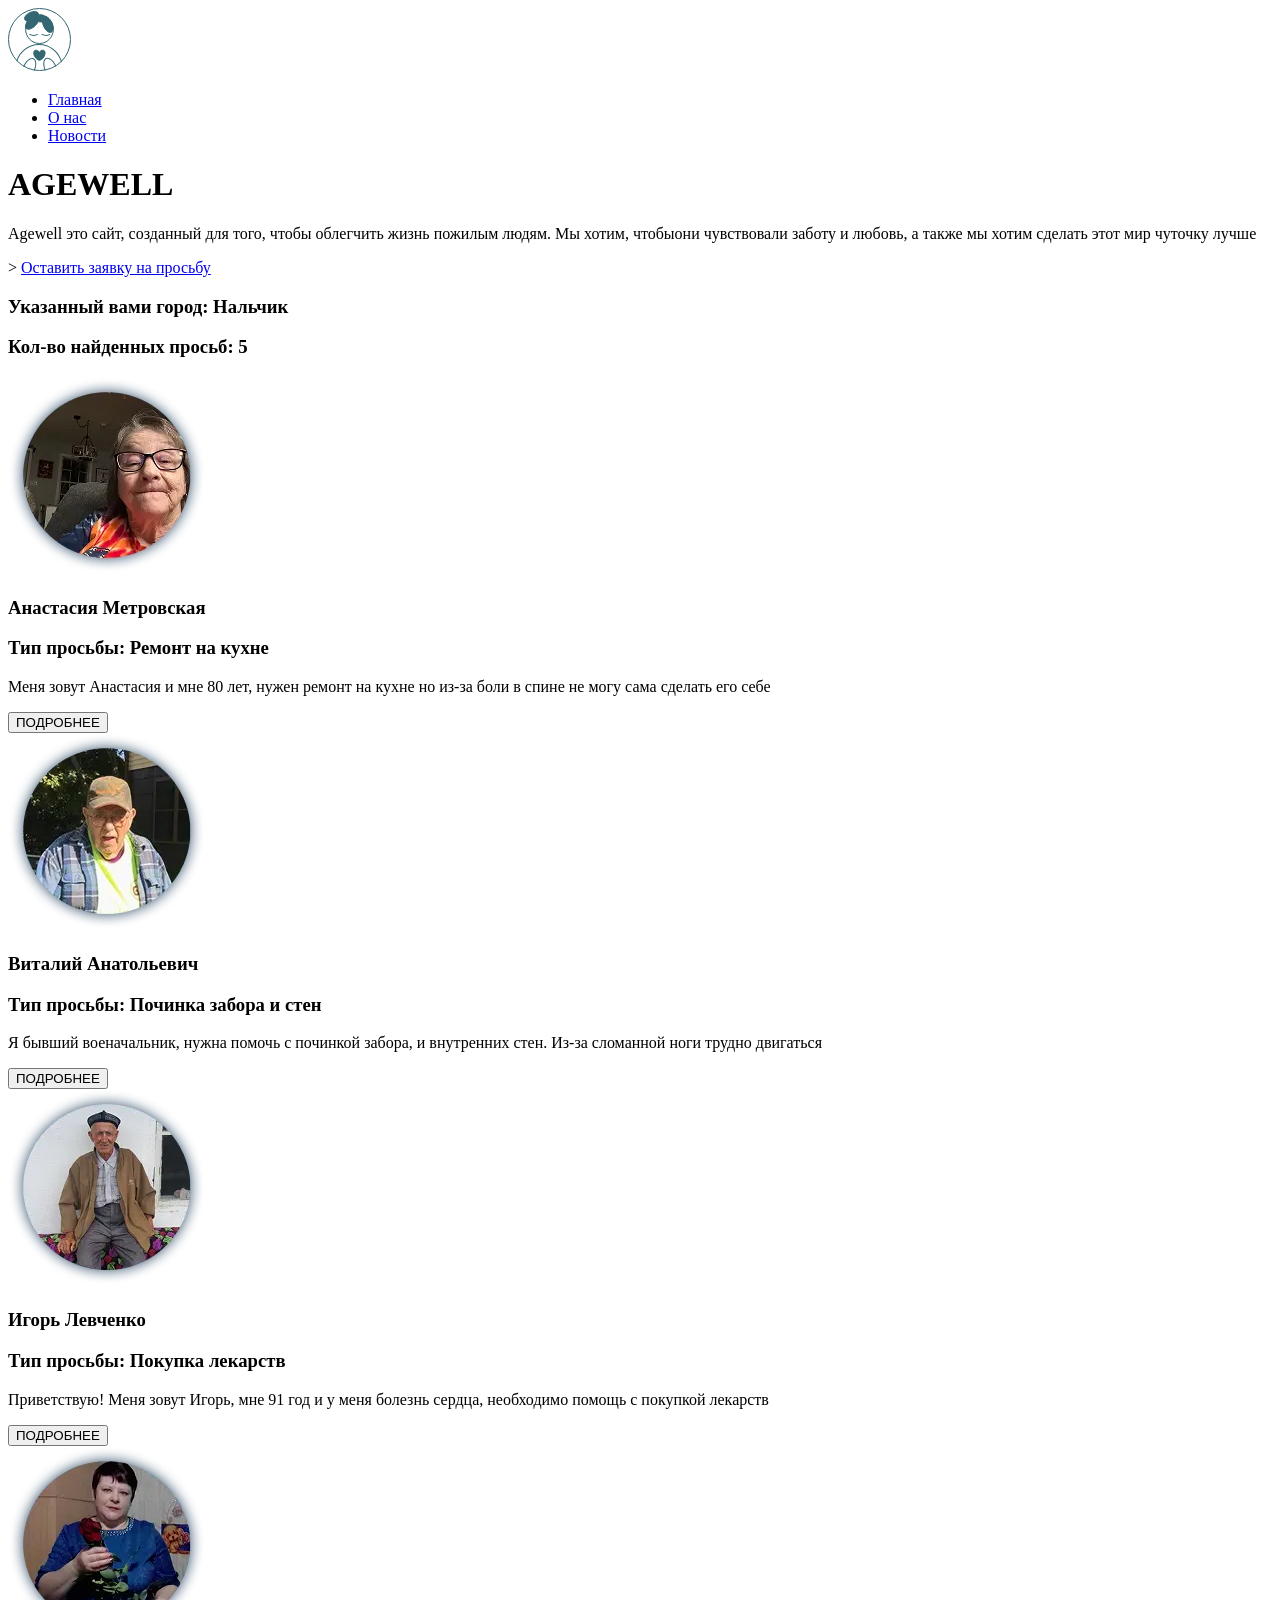
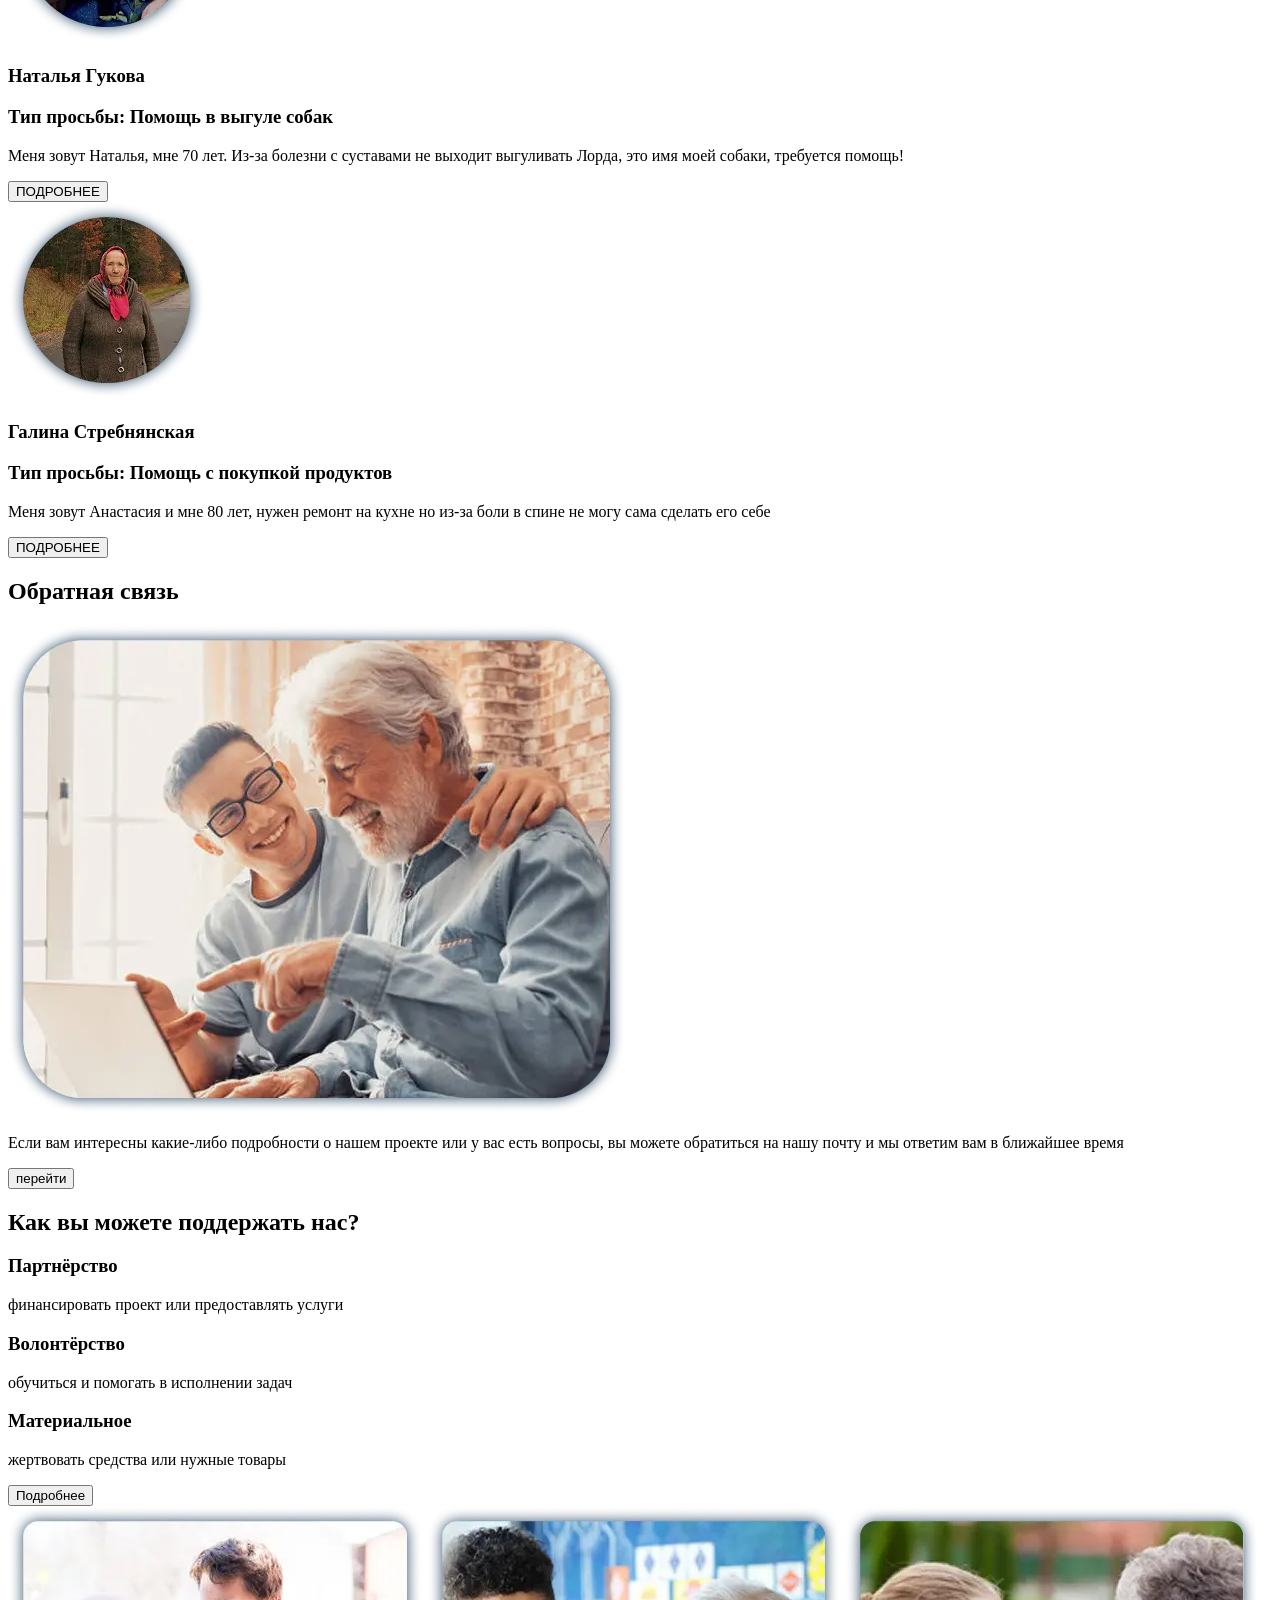
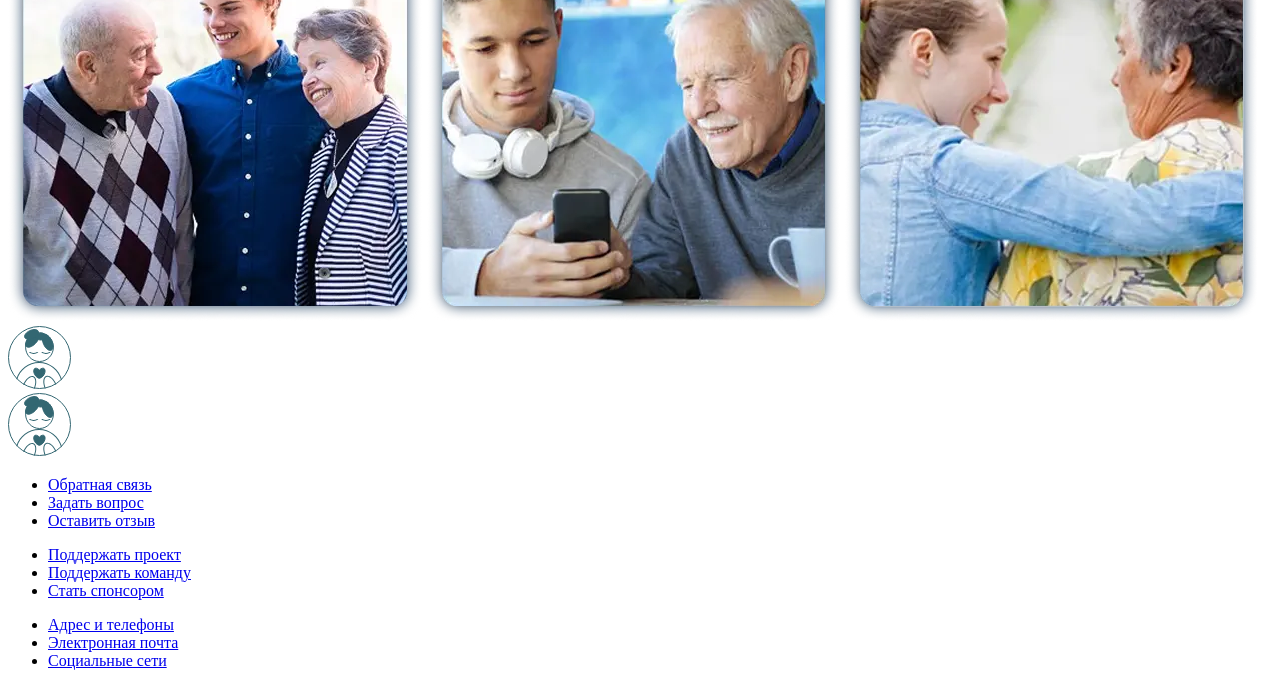
==== index.html @ 0170639c "Готовый html" ====
<!DOCTYPE html>
<html lang="ru">

<head>
  <meta charset="UTF-8">
  <meta name="viewport" content="width=device-width, initial-scale=1.0">
  <title>AGEWELL</title>
  <link rel="stylesheet" href="css/style.css">
</head>

<body>
  <header class="header">
    <div class="container">
      <div class="header__top">
        <nav class="menu">
          <img src="images/logo.svg" alt="логотип agewell">
          <span></span>
          </button>
          <ul class="menu__list">
            <li class="menu__item">
              <!--menu_link - это кнопочки как у нас наверху сайта -->
              <a href="#" class="menu__link">Главная</a>
            </li>
            <li class="menu__item">
              <a href="#" class="menu__link">О нас</a>
            </li>
            <li class="menu__item">
              <a href="#" class="menu__link">Новости</a>
            </li> 
          </ul> 
        </nav>
      </div>
      <!-- тут пишется наше название -->
      <h1 class="header__title">
        AGEWELL
      </h1>
      <!-- и то, кто мы -->
      <p class="header__text">
        Agewell  это сайт, созданный для того, чтобы облегчить жизнь пожилым людям. Мы хотим, чтобыони чувствовали заботу и любовь, а также мы хотим сделать этот мир чуточку лучше
      </p>
      <!--кнопочка для ссылки на почту тип-->>
      <a href="#" class="header__btn">
        Оставить заявку на просьбу
      </a>
    </div>
  </header>
  <main class="main">
    <section class="people-cards">
      <h3 class="people-cards_text">
        Указанный вами город: Нальчик
      </h3>
      <h3 class="people-cards_text">
        Кол-во найденных просьб: 5
      </h3>

      <div class="people-card">
        <img src="images/task1.webp" alt="просьба-1">
        <div class="people-cards_task-wrapper">
        <h3 class="people-cards_task-tittle">
          Анастасия Метровская
        </h3>
        <h3 class="people-cards_task-title">
          Тип просьбы: Ремонт на кухне
        </h3>
        <p class="people-cards_task-text">
          Меня зовут Анастасия и мне 80 лет, нужен ремонт на кухне но из-за боли в спине не могу сама сделать его себе
        </p>
        </div>
        <button class="people-cards_task-button">
          ПОДРОБНЕЕ
        </button>
      </div>
      <div class="people-card">
        <img src="images/task2.webp" alt="просьба-1">
        <div class="people-cards_task-wrapper">
        <h3 class="people-cards_task-tittle">
          Виталий Анатольевич
        </h3>
        <h3 class="people-cards_task-title">
          Тип просьбы: Починка забора и стен
        </h3>
        <p class="people-cards_task-text">
          Я бывший  военачальник, нужна помочь с починкой забора, и внутренних стен. Из-за сломанной ноги трудно двигаться
        </p>
        </div>
        <button class="people-cards_task-button">
          ПОДРОБНЕЕ
        </button>
      </div>
      <div class="people-card">
        <img src="images/task3.webp" alt="просьба-1">
        <div class="people-cards_task-wrapper">
        <h3 class="people-cards_task-tittle">
          Игорь Левченко
        </h3>
        <h3 class="people-cards_task-title">
          Тип просьбы: Покупка лекарств
        </h3>
        <p class="people-cards_task-text">
          Приветствую! Меня зовут Игорь, мне 91 год и у меня болезнь сердца, необходимо помощь с покупкой лекарств
        </p>
        </div>
        <button class="people-cards_task-button">
          ПОДРОБНЕЕ
        </button>
      </div>
      <div class="people-card">
        <img src="images/task4.webp" alt="просьба-1">
        <div class="people-cards_task-wrapper">
        <h3 class="people-cards_task-tittle">
          Наталья Гукова
        </h3>
        <h3 class="people-cards_task-title">
          Тип просьбы:  Помощь в выгуле собак
        </h3>
        <p class="people-cards_task-text">
          Меня зовут Наталья, мне 70 лет. Из-за болезни с суставами не выходит выгуливать Лорда,  это имя моей собаки, требуется помощь! 
        </p>
        </div>
        <button class="people-cards_task-button">
          ПОДРОБНЕЕ
        </button>
      </div>
      <div class="people-card">
        <img src="images/task5.webp" alt="просьба-1">
        <div class="people-cards_task-wrapper">
        <h3 class="people-cards_task-tittle">
          Галина Стребнянская
        </h3>
        <h3 class="people-cards_task-title">
          Тип просьбы: Помощь с покупкой продуктов
        </h3>
        <p class="people-cards_task-text">
          Меня зовут Анастасия и мне 80 лет, нужен ремонт на кухне но из-за боли в спине не могу сама сделать его себе
        </p>
      </div>
      <button class="people-cards_task-button">
        ПОДРОБНЕЕ
      </button>
    </div>
    </section>
  
  <section class="feedback">
    <h1 class="feedback-title">
      Обратная связь
    </h1>
    <img src="images/feedback.webp" alt="обрсвз">
    <p class="feedback-description">
      Если вам интересны какие-либо подробности о нашем проекте или у вас есть вопросы, вы можете обратиться на нашу почту и мы ответим вам в ближайшее время
    </p>
    <button class="feedback-button">
      перейти
    </button>
  </section>
  
  <section class="support-us">
    <div class="support-us_container">
      <h1 class="support-us_title">
          Как вы можете поддержать нас?
      </h1>
      <div class="support-us_choices">
        <!-- Тут выбор и их описание в разделе как вы можете поддержать нас  -->
        <div class="support-us_descriptions">
          <h3 class="support-us_child-title">
          Партнёрство   
          </h3>
          <div class="support-us_text-container">
            <p class="support-us_definition">
              финансировать проект или предоставлять услуги
            </p>
          </div>
        </div>
        <div class="support-us_descriptions">
          <h3 class="support-us_child-title">
            Волонтёрство
          </h3>
          <div class="support-us_text-container">
            <p class="support-us_definition">
              обучиться и помогать в исполнении задач
            </p>
          </div>
        </div>
        <div class="support-us_descriptions">
          <h3 class="support-us_child-title">
            Материальное
          </h3>
          <div class="support-us_text-container">
            <p class="support-us_definition">
              жертвовать средства или нужные товары
            </p>
          </div>
        </div>
      </div>
      <button class="support-us_more-button">
        Подробнее
      </button>
    </div>
    
  </section>

    <section class="gallery">
      <img src="images/gallery1.webp" alt="">
      <img src="images/gallery2.webp" alt="">
      <img src="images/gallery3.webp" alt="">
    </section>

  </main>
  <footer class="footer">
    <img src="images/logo.svg" alt="">
    <div class="container">
      <div class="footer-inner">
          <a href="#" class="footer__logo">
            <img src="images/logo.svg" alt="">
          </a>
          <ul class="footer__nav">
            <li class="footer__nav-item">
              <a class="footer__nav-link" href="#">Обратная связь</a>
            </li>
            <li class="footer__nav-item">
              <a class="footer__nav-link" href="#">Задать вопрос</a>
            </li>
            <li class="footer__nav-item">
              <a class="footer__nav-link" href="#">Оставить отзыв</a>
            </li>
          </ul>
          <ul class="footer__nav">
            <li class="footer__nav-item">
              <a class="footer__nav-link" href="#">Поддержать проект</a>
            </li>
            <li class="footer__nav-item">
              <a class="footer__nav-link" href="#">Поддержать команду</a>
            </li>
            <li class="footer__nav-item">
              <a class="footer__nav-link" href="#">Стать спонсором</a>
            </li>
          </ul>
          <ul class="footer__nav">
            <li class="footer__nav-item">
              <a class="footer__nav-link" href="#">Адрес и телефоны</a>
            </li>
            <li class="footer__nav-item">
              <a class="footer__nav-link" href="#">Электронная почта</a>
            </li>
            <li class="footer__nav-item">
              <a class="footer__nav-link" href="#">Социальные сети</a>
            </li>
          </ul>
  </footer>
</body>

</html>
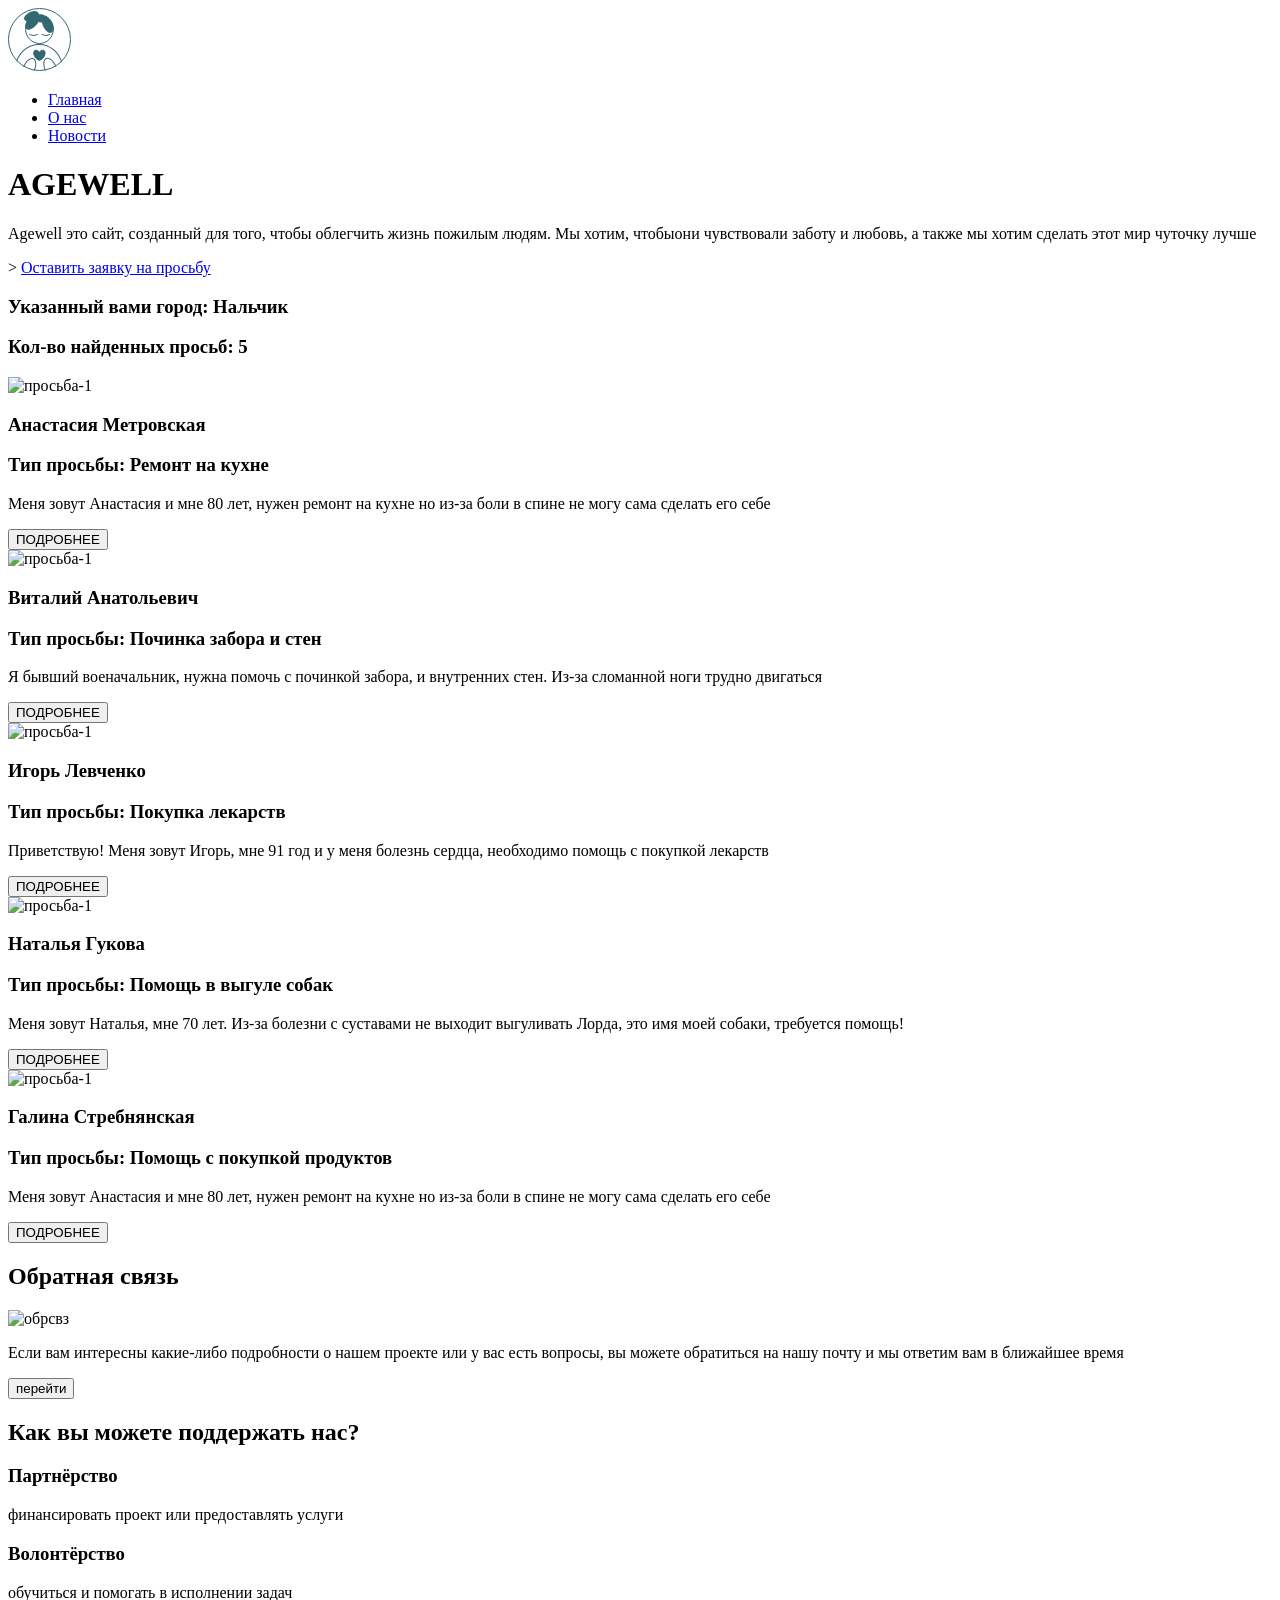
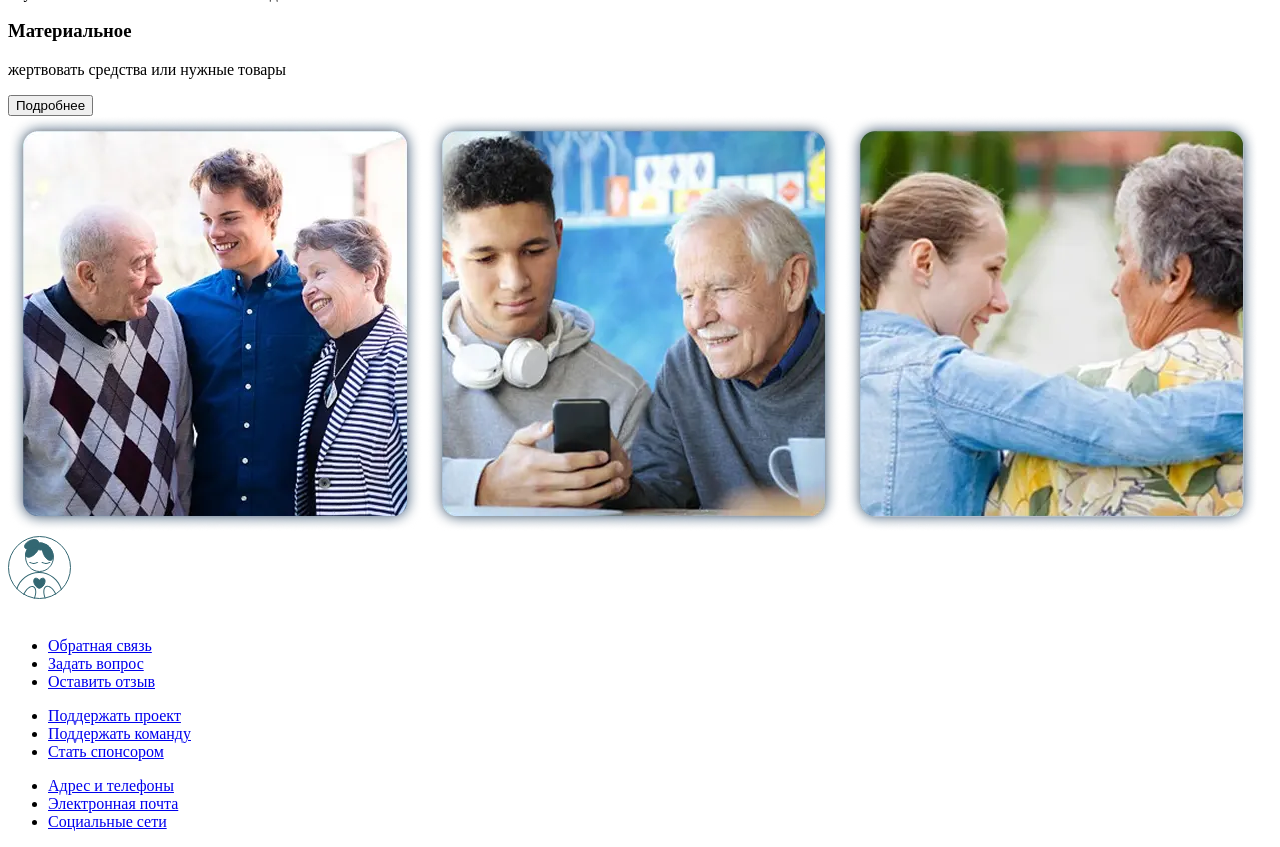
==== commit 7d5febc1: "Готовый html" ====
--- a/index.html
+++ b/index.html
@@ -54,7 +54,7 @@
       </h3>
 
       <div class="people-card">
-        <img src="images/task1.webp" alt="просьба-1">
+        <img src="images/task1.jpg" alt="просьба-1">
         <div class="people-cards_task-wrapper">
         <h3 class="people-cards_task-tittle">
           Анастасия Метровская
@@ -71,7 +71,7 @@
         </button>
       </div>
       <div class="people-card">
-        <img src="images/task2.webp" alt="просьба-1">
+        <img src="images/task2.jpg" alt="просьба-1">
         <div class="people-cards_task-wrapper">
         <h3 class="people-cards_task-tittle">
           Виталий Анатольевич
@@ -88,7 +88,7 @@
         </button>
       </div>
       <div class="people-card">
-        <img src="images/task3.webp" alt="просьба-1">
+        <img src="images/task3.jpg" alt="просьба-1">
         <div class="people-cards_task-wrapper">
         <h3 class="people-cards_task-tittle">
           Игорь Левченко
@@ -105,7 +105,7 @@
         </button>
       </div>
       <div class="people-card">
-        <img src="images/task4.webp" alt="просьба-1">
+        <img src="images/task4.jpg" alt="просьба-1">
         <div class="people-cards_task-wrapper">
         <h3 class="people-cards_task-tittle">
           Наталья Гукова
@@ -122,7 +122,7 @@
         </button>
       </div>
       <div class="people-card">
-        <img src="images/task5.webp" alt="просьба-1">
+        <img src="images/task5.jpg" alt="просьба-1">
         <div class="people-cards_task-wrapper">
         <h3 class="people-cards_task-tittle">
           Галина Стребнянская
@@ -144,7 +144,7 @@
     <h1 class="feedback-title">
       Обратная связь
     </h1>
-    <img src="images/feedback.webp" alt="обрсвз">
+    <img src="images/feedback.jpg" alt="обрсвз">
     <p class="feedback-description">
       Если вам интересны какие-либо подробности о нашем проекте или у вас есть вопросы, вы можете обратиться на нашу почту и мы ответим вам в ближайшее время
     </p>
@@ -162,7 +162,7 @@
         <!-- Тут выбор и их описание в разделе как вы можете поддержать нас  -->
         <div class="support-us_descriptions">
           <h3 class="support-us_child-title">
-          Партнёрство   
+           Партнёрство   
           </h3>
           <div class="support-us_text-container">
             <p class="support-us_definition">
@@ -210,7 +210,7 @@
     <div class="container">
       <div class="footer-inner">
           <a href="#" class="footer__logo">
-            <img src="images/logo.svg" alt="">
+            <img src="images/footer-logo.svg" alt="">
           </a>
           <ul class="footer__nav">
             <li class="footer__nav-item">
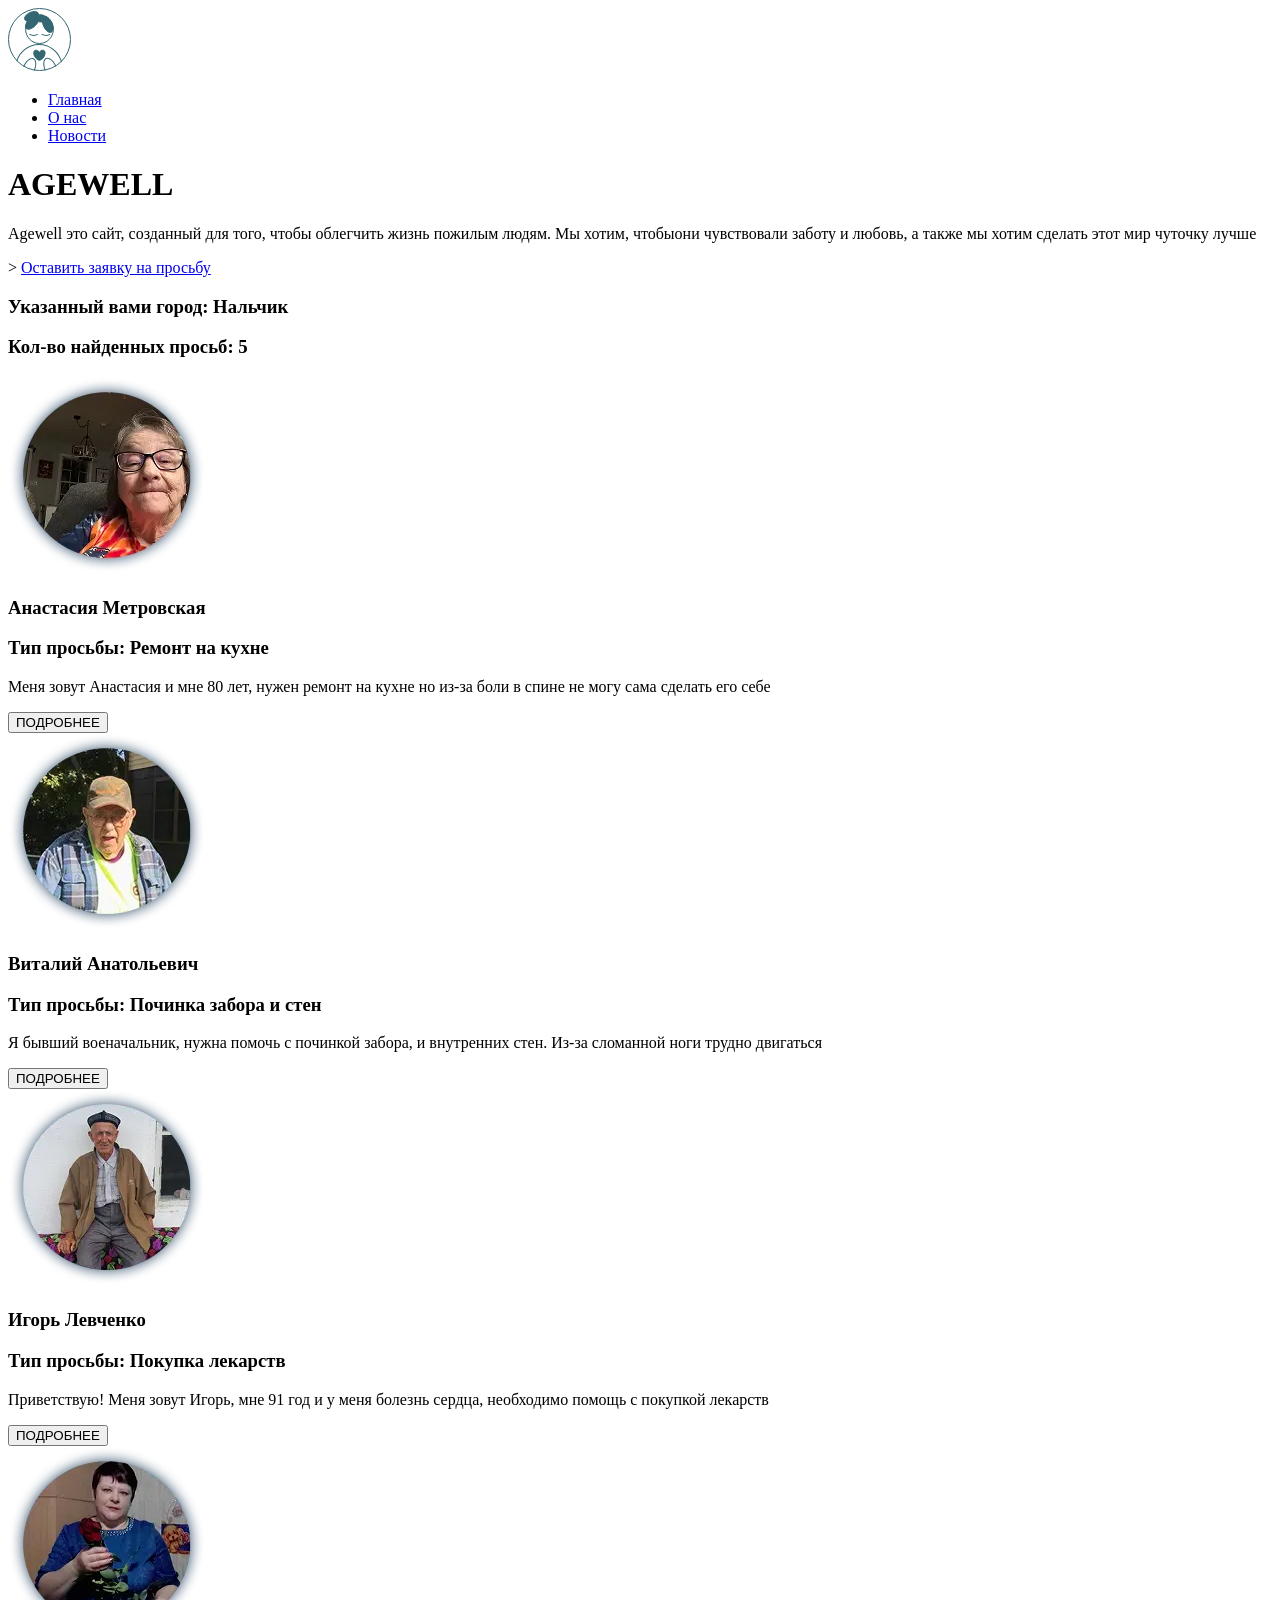
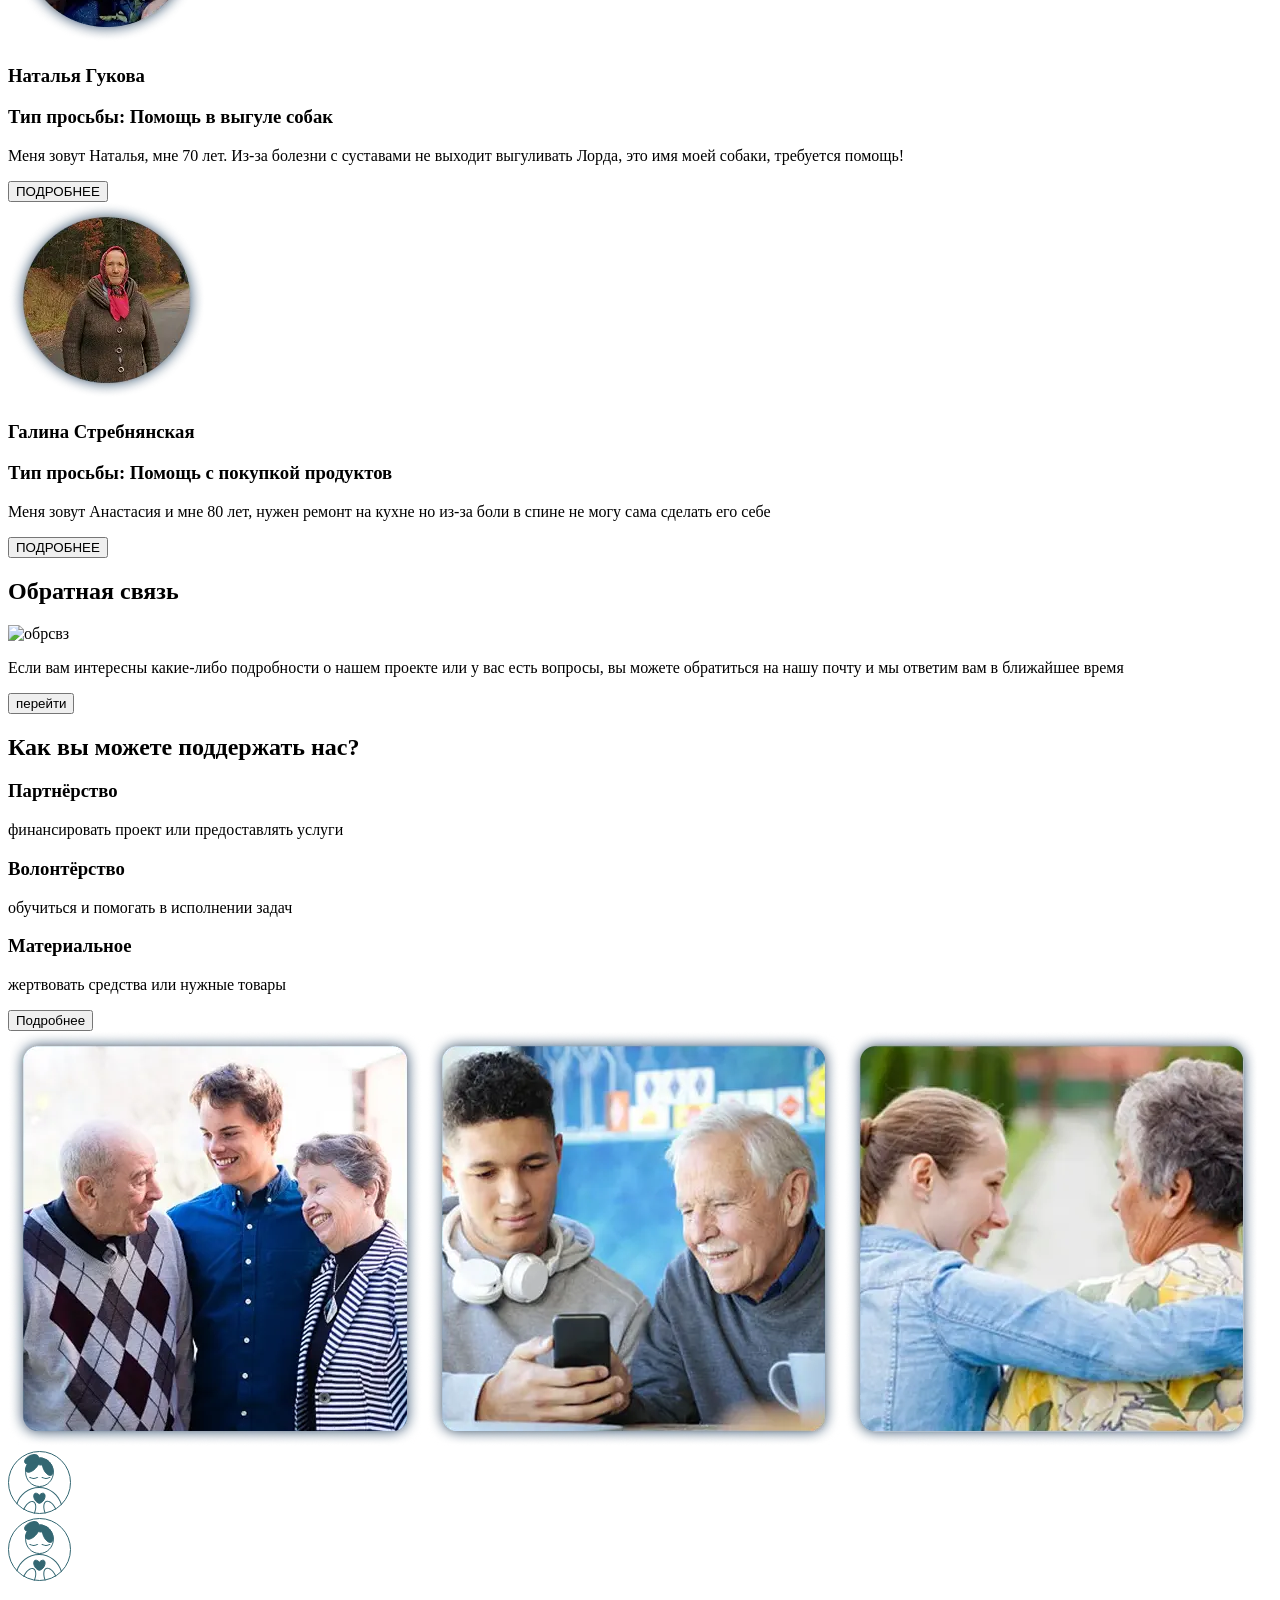
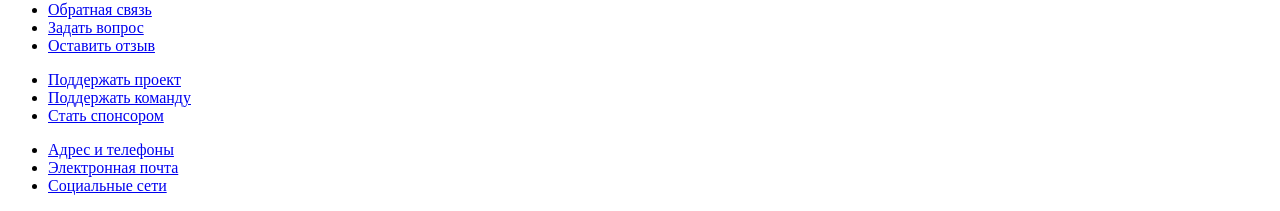
==== commit 88a71d74: "Финал html" ====
--- a/index.html
+++ b/index.html
@@ -54,7 +54,7 @@
       </h3>
 
       <div class="people-card">
-        <img src="images/task1.jpg" alt="просьба-1">
+        <img src="images/task1.webp" alt="просьба-1">
         <div class="people-cards_task-wrapper">
         <h3 class="people-cards_task-tittle">
           Анастасия Метровская
@@ -71,7 +71,7 @@
         </button>
       </div>
       <div class="people-card">
-        <img src="images/task2.jpg" alt="просьба-1">
+        <img src="images/task2.webp" alt="просьба-1">
         <div class="people-cards_task-wrapper">
         <h3 class="people-cards_task-tittle">
           Виталий Анатольевич
@@ -88,7 +88,7 @@
         </button>
       </div>
       <div class="people-card">
-        <img src="images/task3.jpg" alt="просьба-1">
+        <img src="images/task3.webp" alt="просьба-1">
         <div class="people-cards_task-wrapper">
         <h3 class="people-cards_task-tittle">
           Игорь Левченко
@@ -105,7 +105,7 @@
         </button>
       </div>
       <div class="people-card">
-        <img src="images/task4.jpg" alt="просьба-1">
+        <img src="images/task4.webp" alt="просьба-1">
         <div class="people-cards_task-wrapper">
         <h3 class="people-cards_task-tittle">
           Наталья Гукова
@@ -122,7 +122,7 @@
         </button>
       </div>
       <div class="people-card">
-        <img src="images/task5.jpg" alt="просьба-1">
+        <img src="images/task5.webp" alt="просьба-1">
         <div class="people-cards_task-wrapper">
         <h3 class="people-cards_task-tittle">
           Галина Стребнянская
@@ -162,7 +162,7 @@
         <!-- Тут выбор и их описание в разделе как вы можете поддержать нас  -->
         <div class="support-us_descriptions">
           <h3 class="support-us_child-title">
-           Партнёрство   
+          Партнёрство   
           </h3>
           <div class="support-us_text-container">
             <p class="support-us_definition">
@@ -210,7 +210,7 @@
     <div class="container">
       <div class="footer-inner">
           <a href="#" class="footer__logo">
-            <img src="images/footer-logo.svg" alt="">
+            <img src="images/logo.svg" alt="">
           </a>
           <ul class="footer__nav">
             <li class="footer__nav-item">
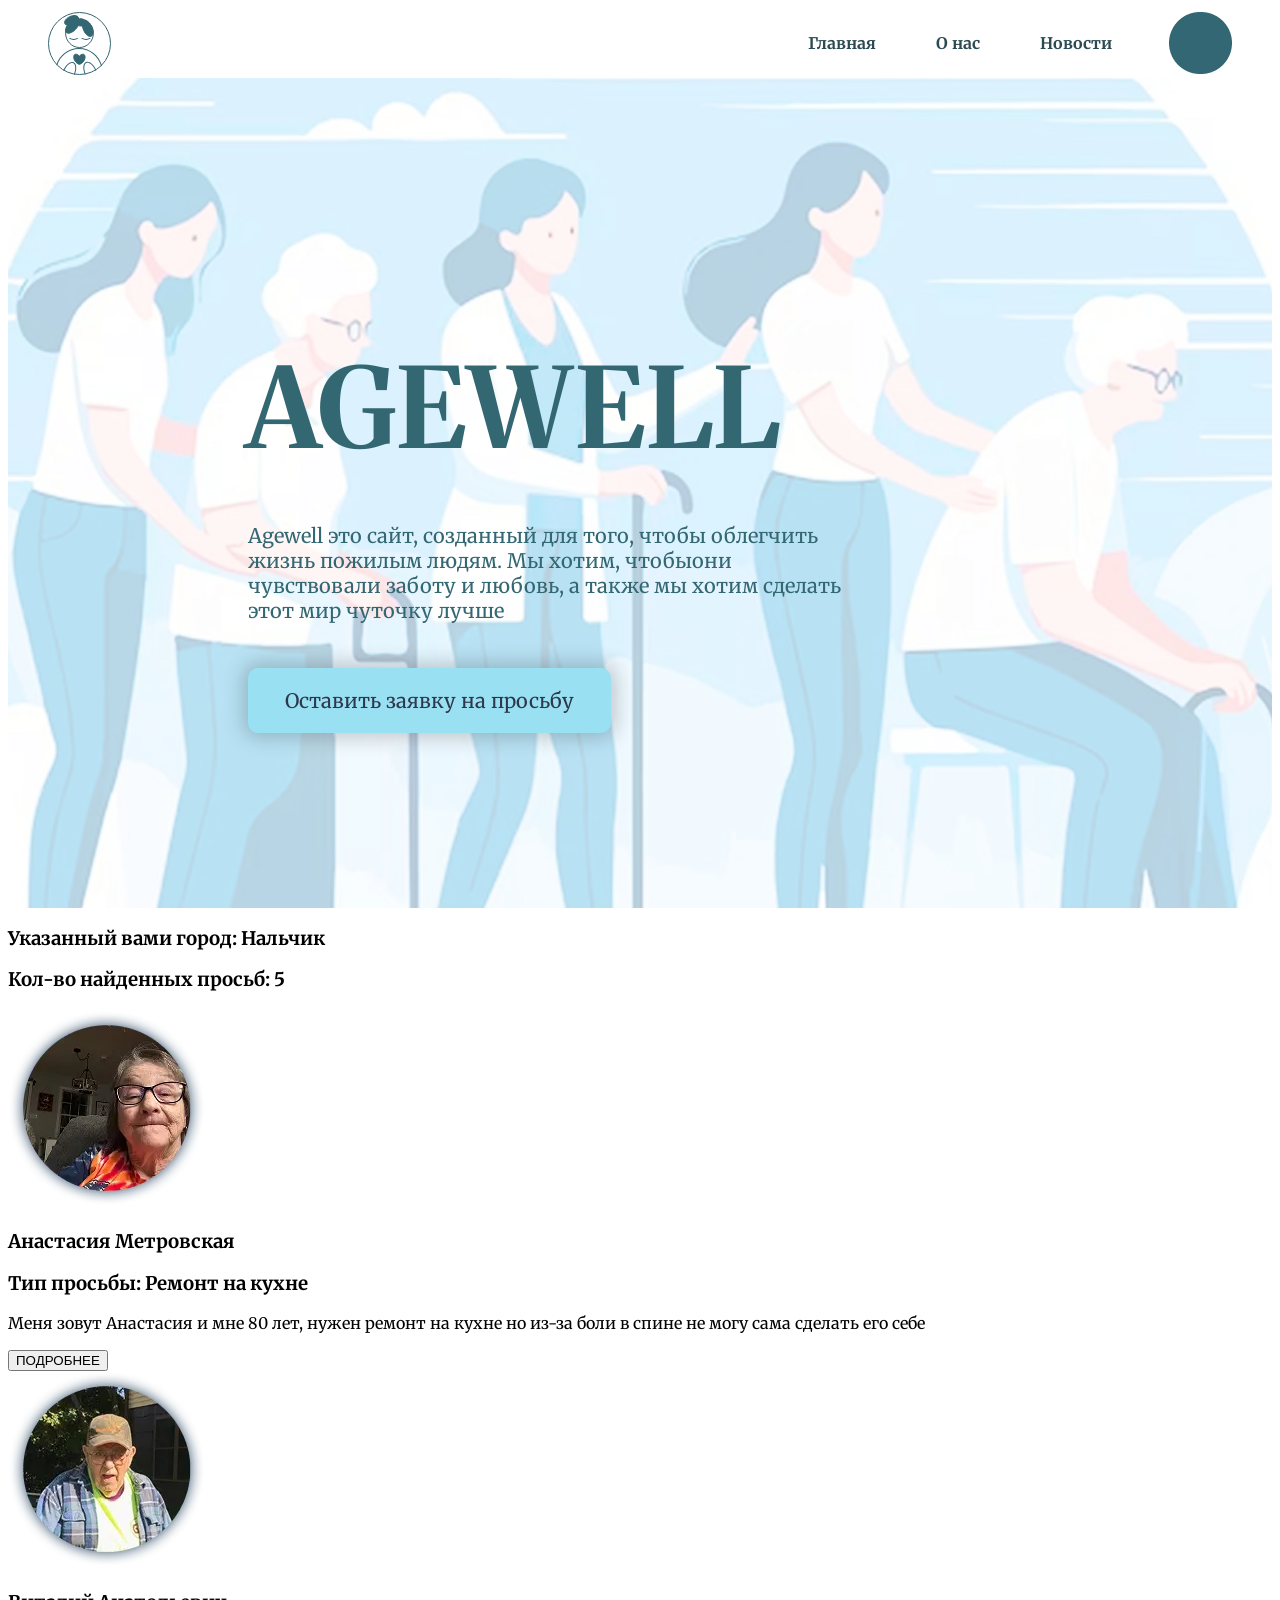
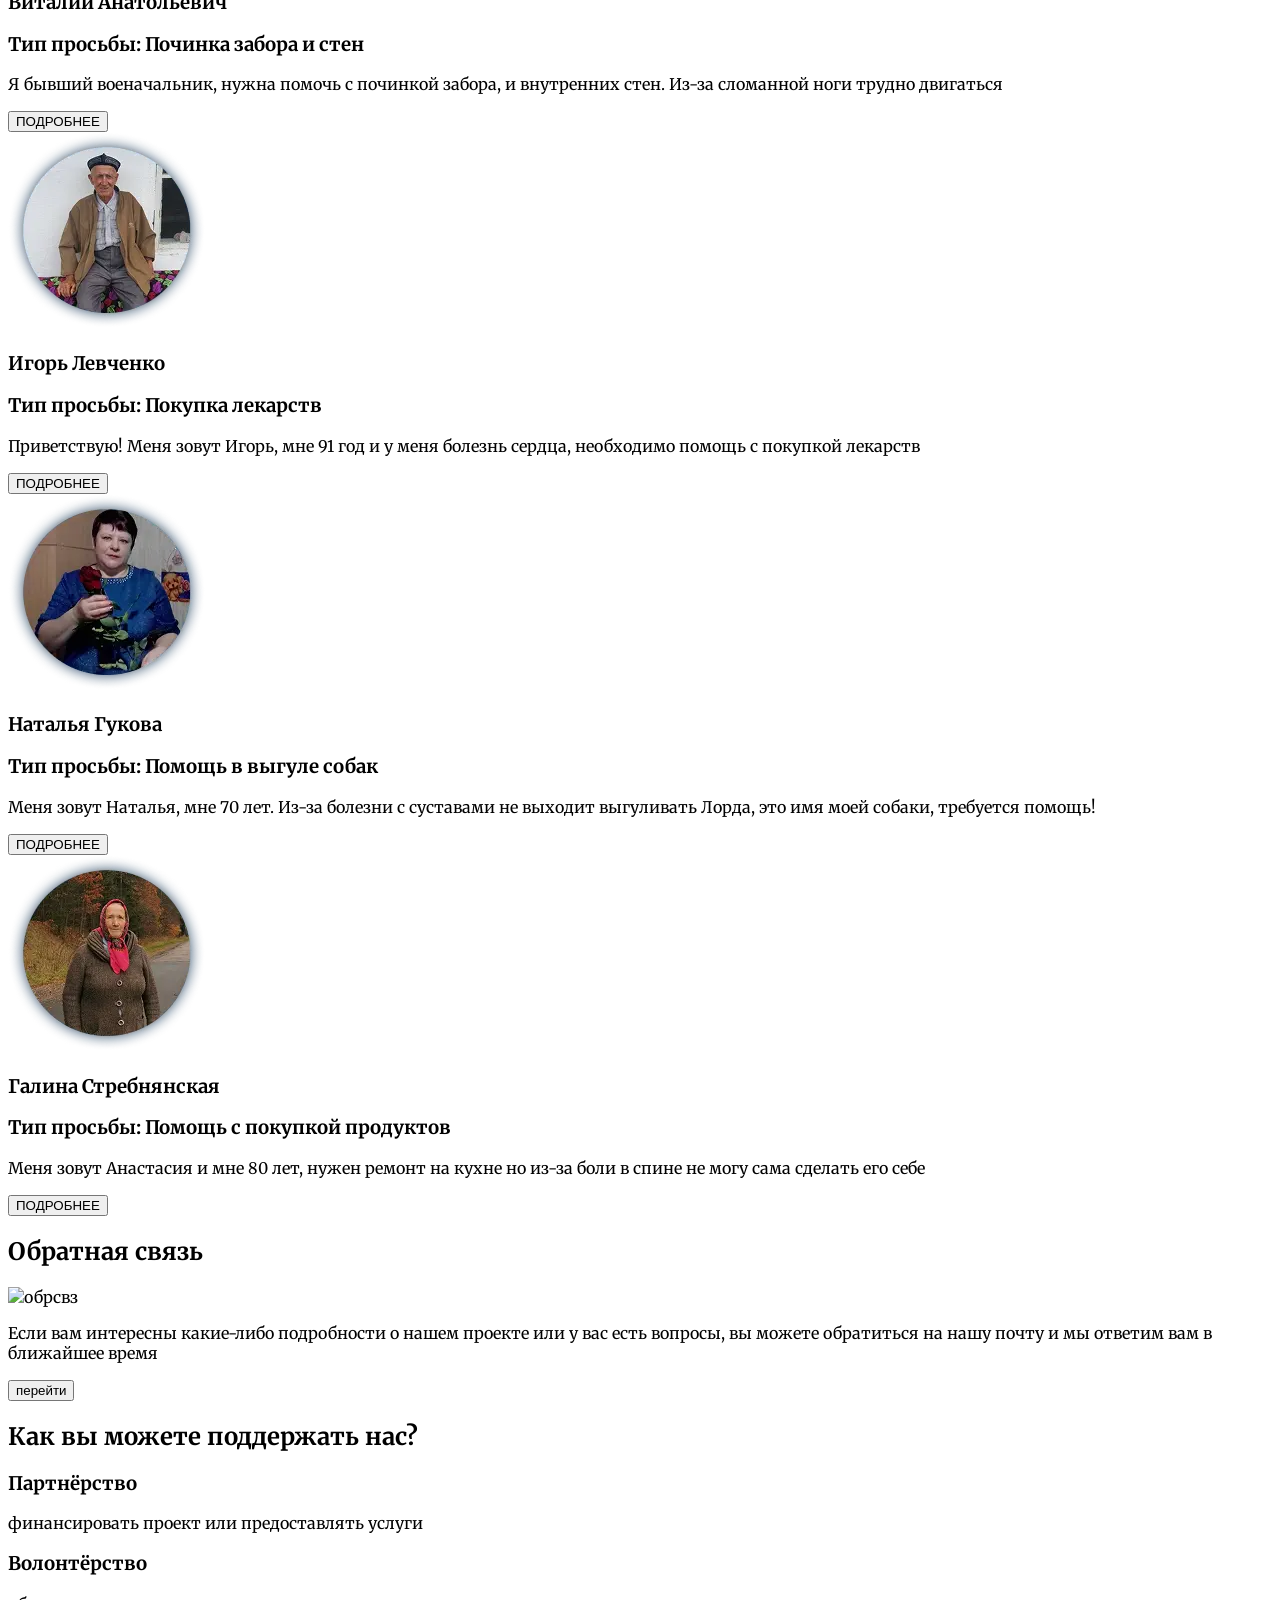
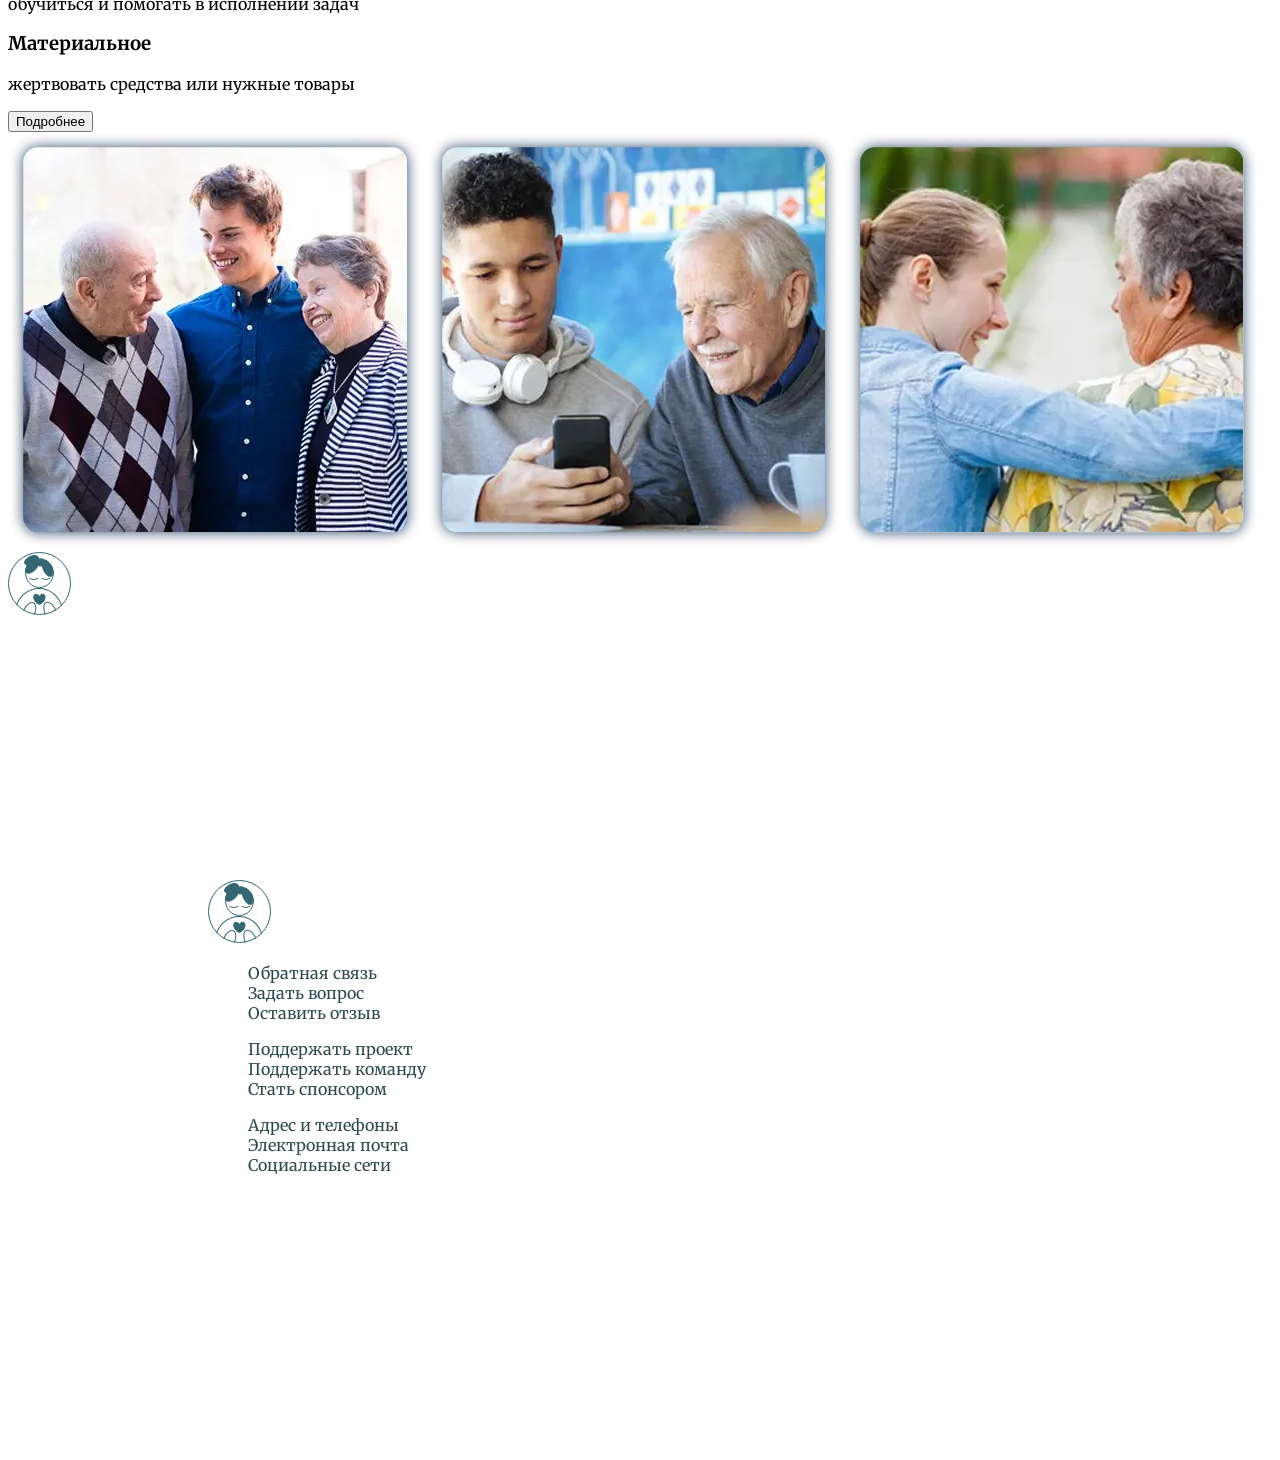
==== commit e4d2b86f: "Css готовая главная" ====
--- a/index.html
+++ b/index.html
@@ -5,17 +5,17 @@
   <meta charset="UTF-8">
   <meta name="viewport" content="width=device-width, initial-scale=1.0">
   <title>AGEWELL</title>
-  <link rel="stylesheet" href="css/style.css">
+  <link rel="stylesheet" href="./style.css">
+  <style>
+    @import url('https://fonts.googleapis.com/css2?family=Merriweather:ital,opsz,wght@0,18..144,300..900;1,18..144,300..900&display=swap');
+  </style>
 </head>
 
 <body>
   <header class="header">
-    <div class="container">
-      <div class="header__top">
+    <div class="header__top">
+      <img src="images/logo.svg" alt="логотип agewell">
         <nav class="menu">
-          <img src="images/logo.svg" alt="логотип agewell">
-          <span></span>
-          </button>
           <ul class="menu__list">
             <li class="menu__item">
               <!--menu_link - это кнопочки как у нас наверху сайта -->
@@ -28,8 +28,10 @@
               <a href="#" class="menu__link">Новости</a>
             </li> 
           </ul> 
+          <img src="images/header-circle.webp" alt="аккаунт">
         </nav>
       </div>
+    <div class="container text">
       <!-- тут пишется наше название -->
       <h1 class="header__title">
         AGEWELL
@@ -38,7 +40,7 @@
       <p class="header__text">
         Agewell  это сайт, созданный для того, чтобы облегчить жизнь пожилым людям. Мы хотим, чтобыони чувствовали заботу и любовь, а также мы хотим сделать этот мир чуточку лучше
       </p>
-      <!--кнопочка для ссылки на почту тип-->>
+      <!--кнопочка для ссылки на почту тип-->
       <a href="#" class="header__btn">
         Оставить заявку на просьбу
       </a>
--- a/style.css
+++ b/style.css
@@ -0,0 +1,174 @@
+* {
+    box-sizing: border-box;
+    
+}
+
+
+
+
+body {
+    background-color: #FFFFFF;
+    font-family: "Merriweather", serif;
+}
+
+ul, ol {
+    list-style: none;
+}
+
+a {
+    color: #2B4A52;
+    text-decoration: none;
+}
+
+
+
+.header {
+    background-image: url(/images/banner.webp);
+    height: 100vh;
+    background-repeat: no-repeat;
+    background-position: center;
+    background-size: cover;
+    padding: 0 40px;
+}
+
+.container {
+    max-width: 1195px 0;
+    padding: 261px 200px;
+}
+
+.container text {
+    background-color: #FFFFFF;
+}
+
+.header__top {
+    min-height: 70px;
+    background-color: #FFFFFF;
+    display: flex;
+    align-items: center;
+    justify-content: space-between;
+}
+
+
+
+
+
+.menu {
+    display: flex;
+    align-items: center;
+    
+}
+.menu__list {
+    display: flex;
+    flex-wrap: wrap;
+    gap: 60px;
+    padding-right: 57px;
+}
+.menu__item {
+    font-weight: 700;
+}
+
+
+
+
+
+.header__title {
+    font-size: 111px;
+    color: #336772;
+    margin: 0px;
+}
+.header__text {
+    font-size: 20px;
+    max-width: 618px;
+    color: #336772;
+    padding: 25px 0;
+}
+.header__btn {
+    display: inline-block;
+    font-size: 20px;
+    color: #2D384D;
+    background-color: #99E1F2;
+    padding: 20px 37px;
+    border-radius: 10px;
+    box-shadow: 0 0 20px 5px rgba(0, 0, 0, 0.2);
+}
+
+
+
+
+.main {
+}
+.people-cards {
+}
+.people-cards_text {
+}
+.people-card {
+}
+.people-cards_task-wrapper {
+}
+.people-cards_task-tittle {
+}
+.people-cards_task-title {
+}
+.people-cards_task-text {
+}
+.people-cards_task-button {
+}
+
+
+
+
+
+.feedback {
+}
+.feedback-title {
+}
+.feedback-description {
+}
+.feedback-button {
+}
+
+
+
+
+
+.support-us {
+}
+.support-us_container {
+}
+.support-us_title {
+}
+.support-us_choices {
+}
+.support-us_descriptions {
+}
+.support-us_child-title {
+}
+.support-us_text-container {
+}
+.support-us_definition {
+}
+.support-us_more-button {
+}
+
+
+
+
+
+
+.gallery {
+}
+
+
+
+.footer {
+}
+.footer-inner {
+}
+.footer__logo {
+}
+.footer__nav {
+}
+.footer__nav-item {
+}
+.footer__nav-link {
+}
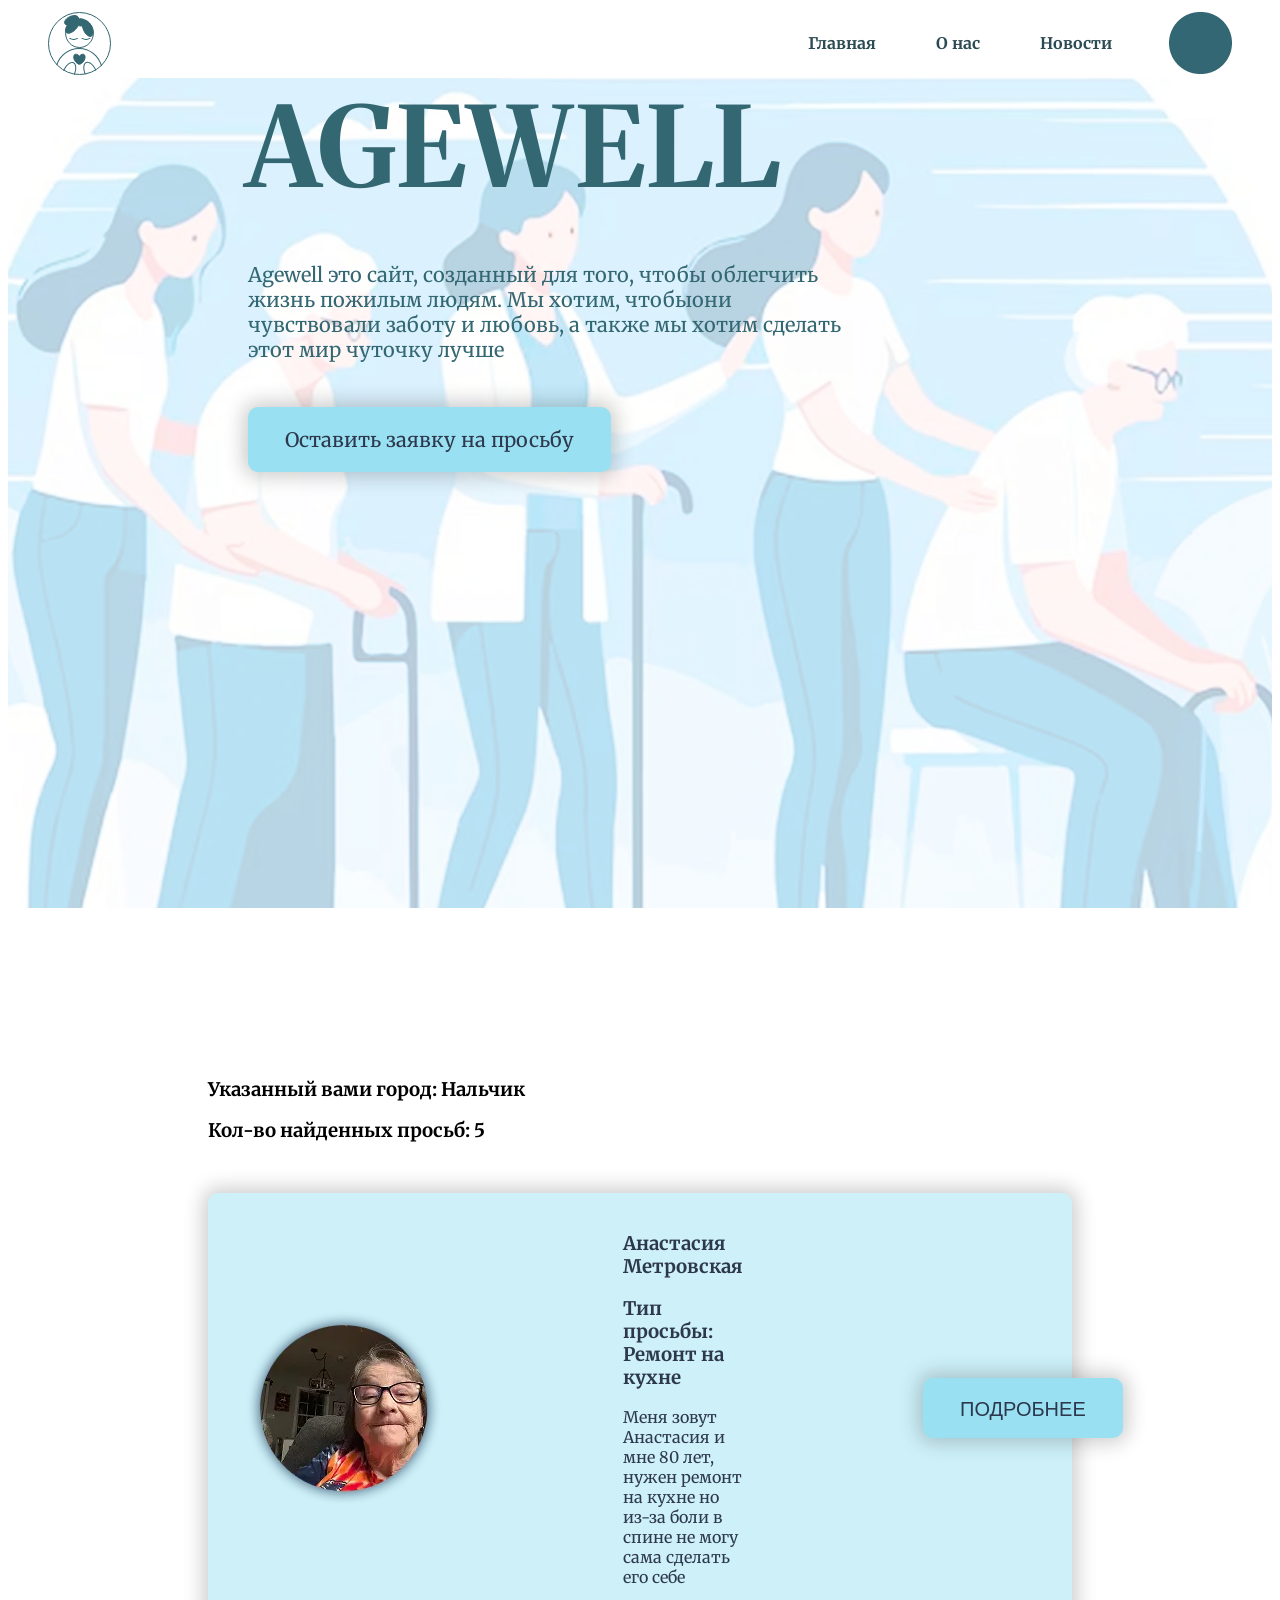
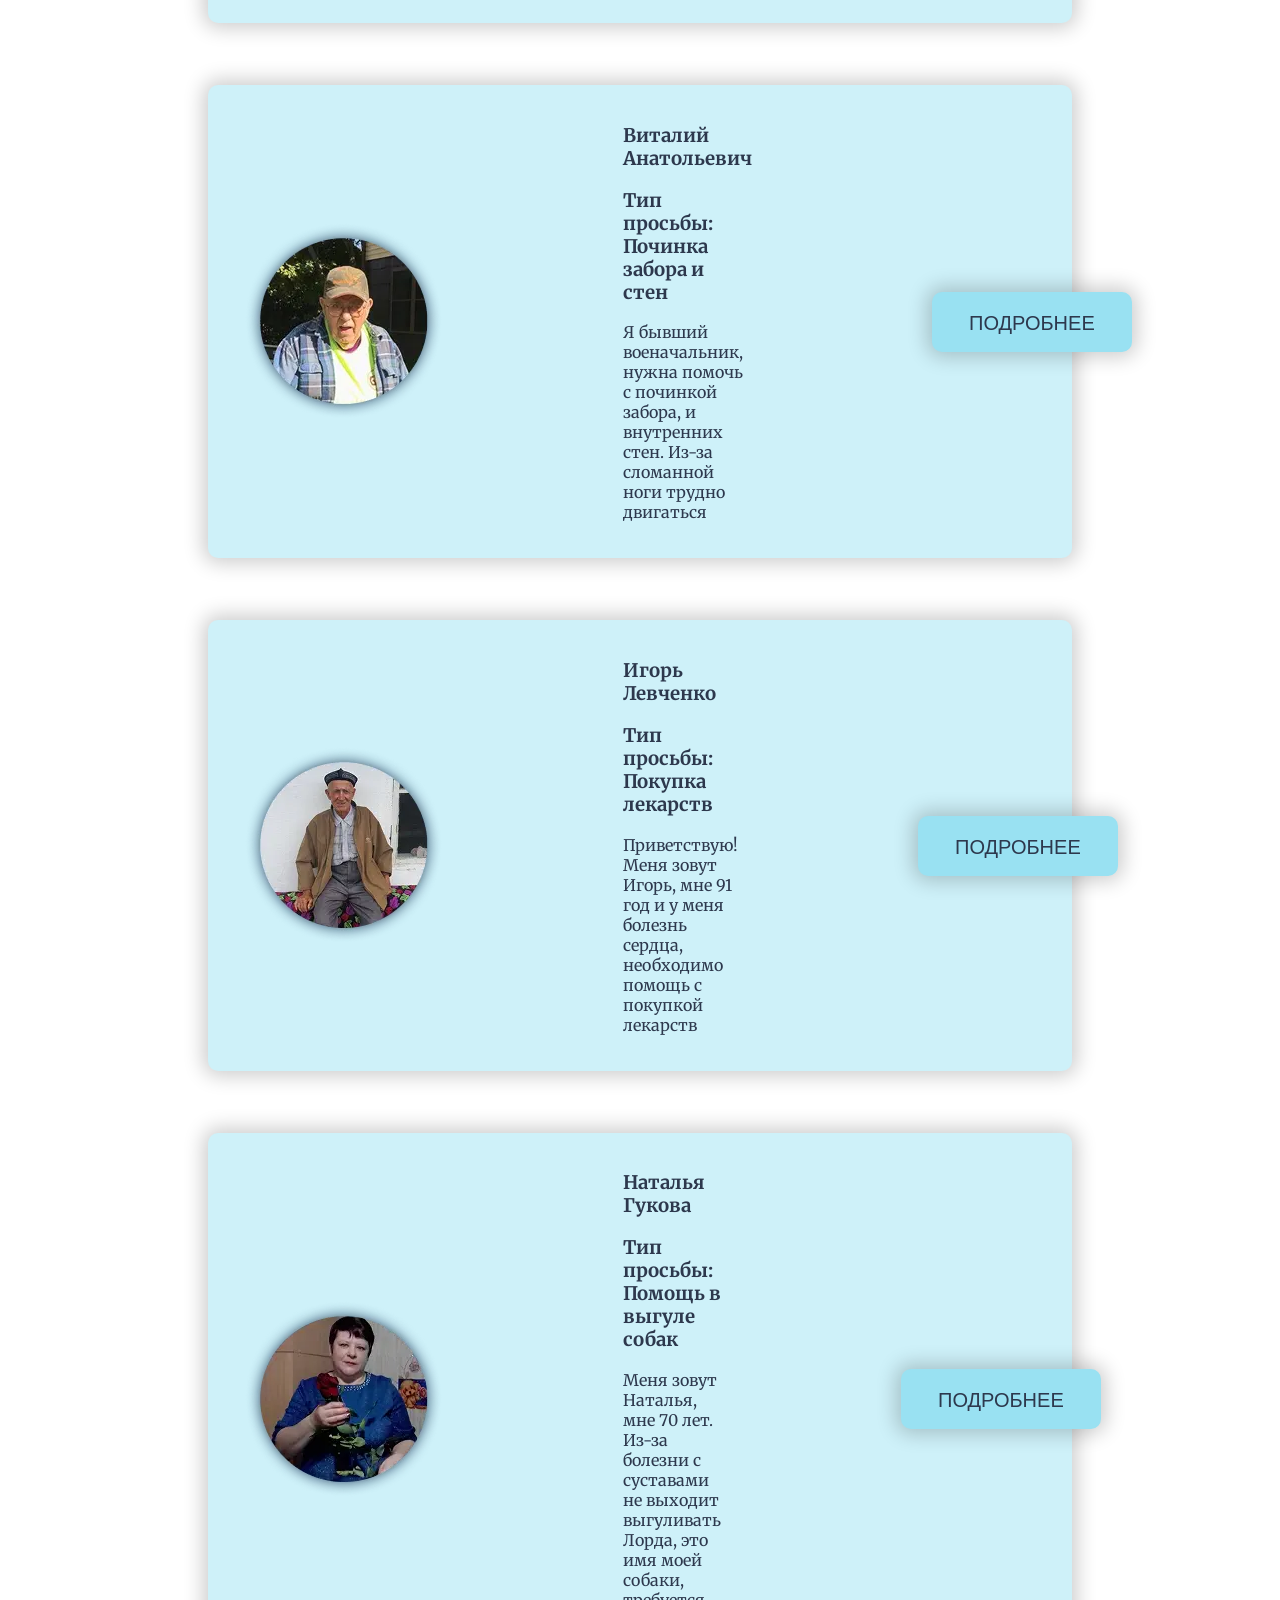
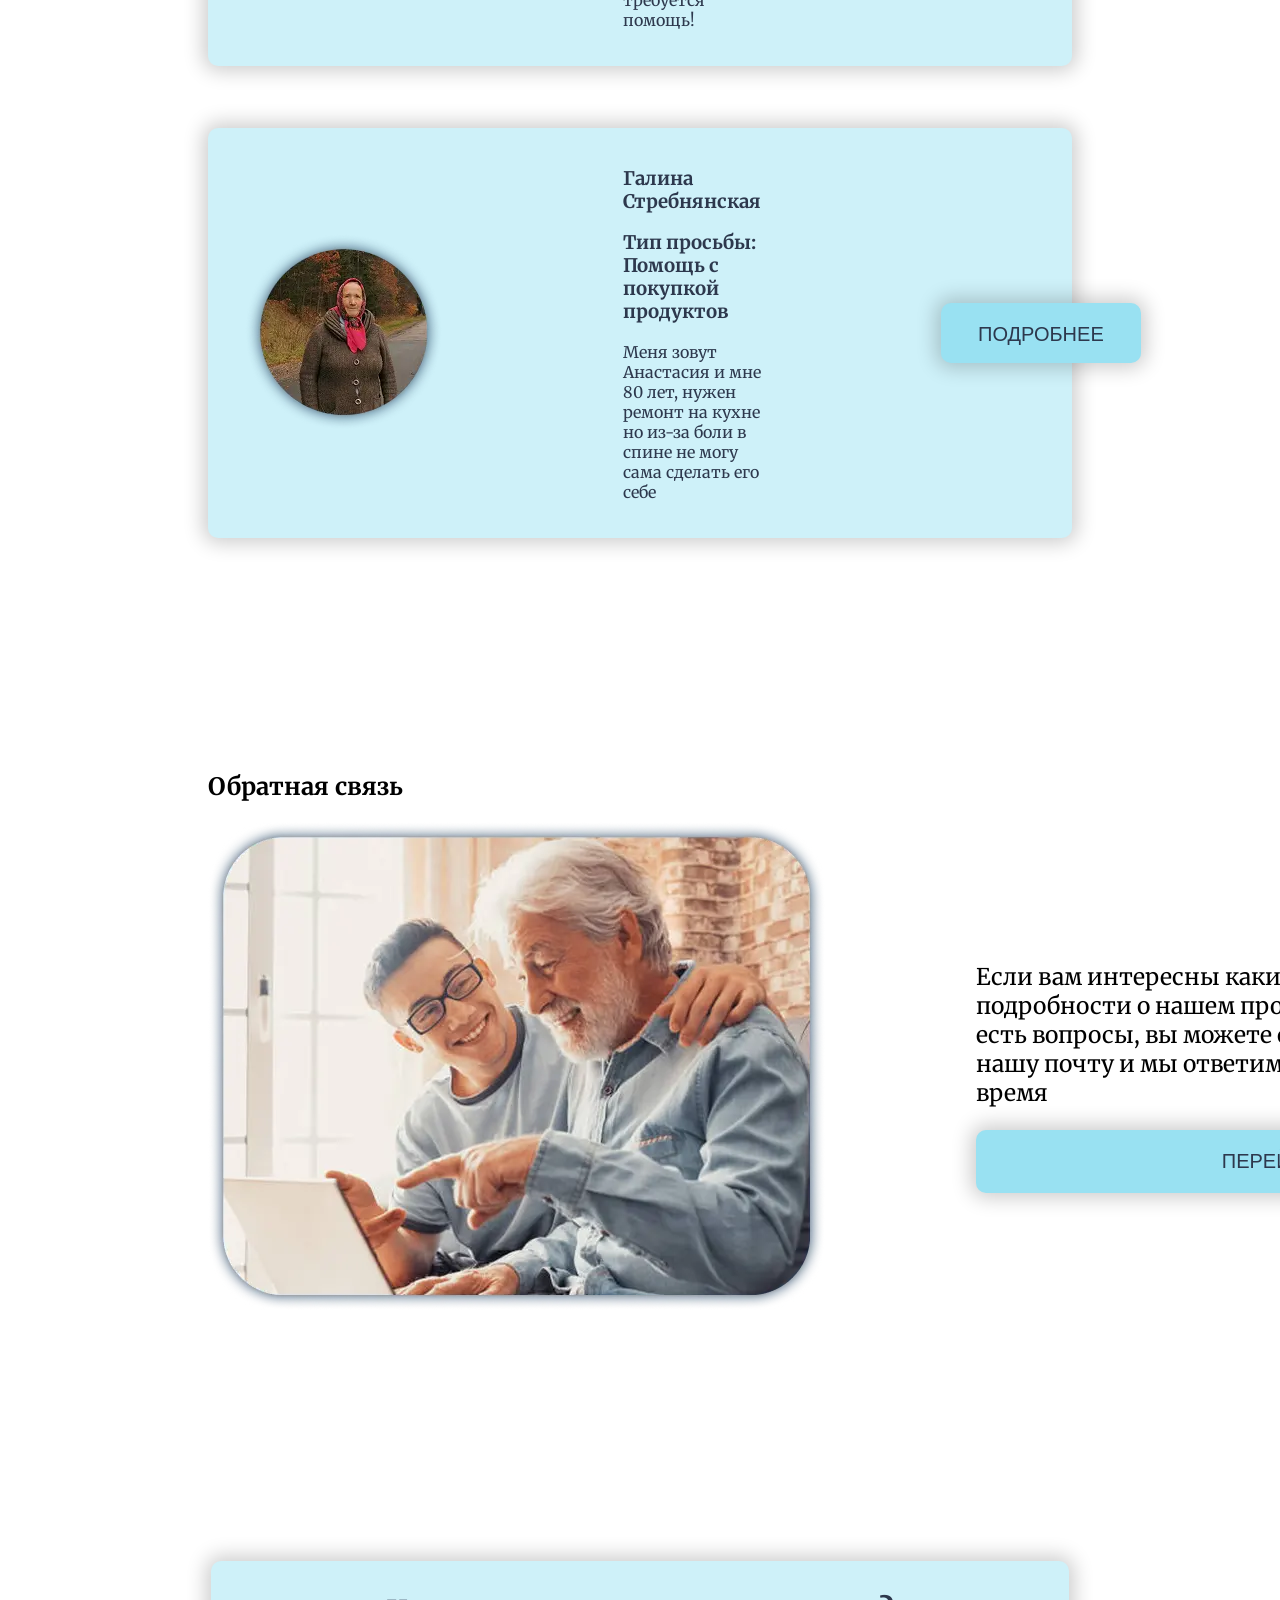
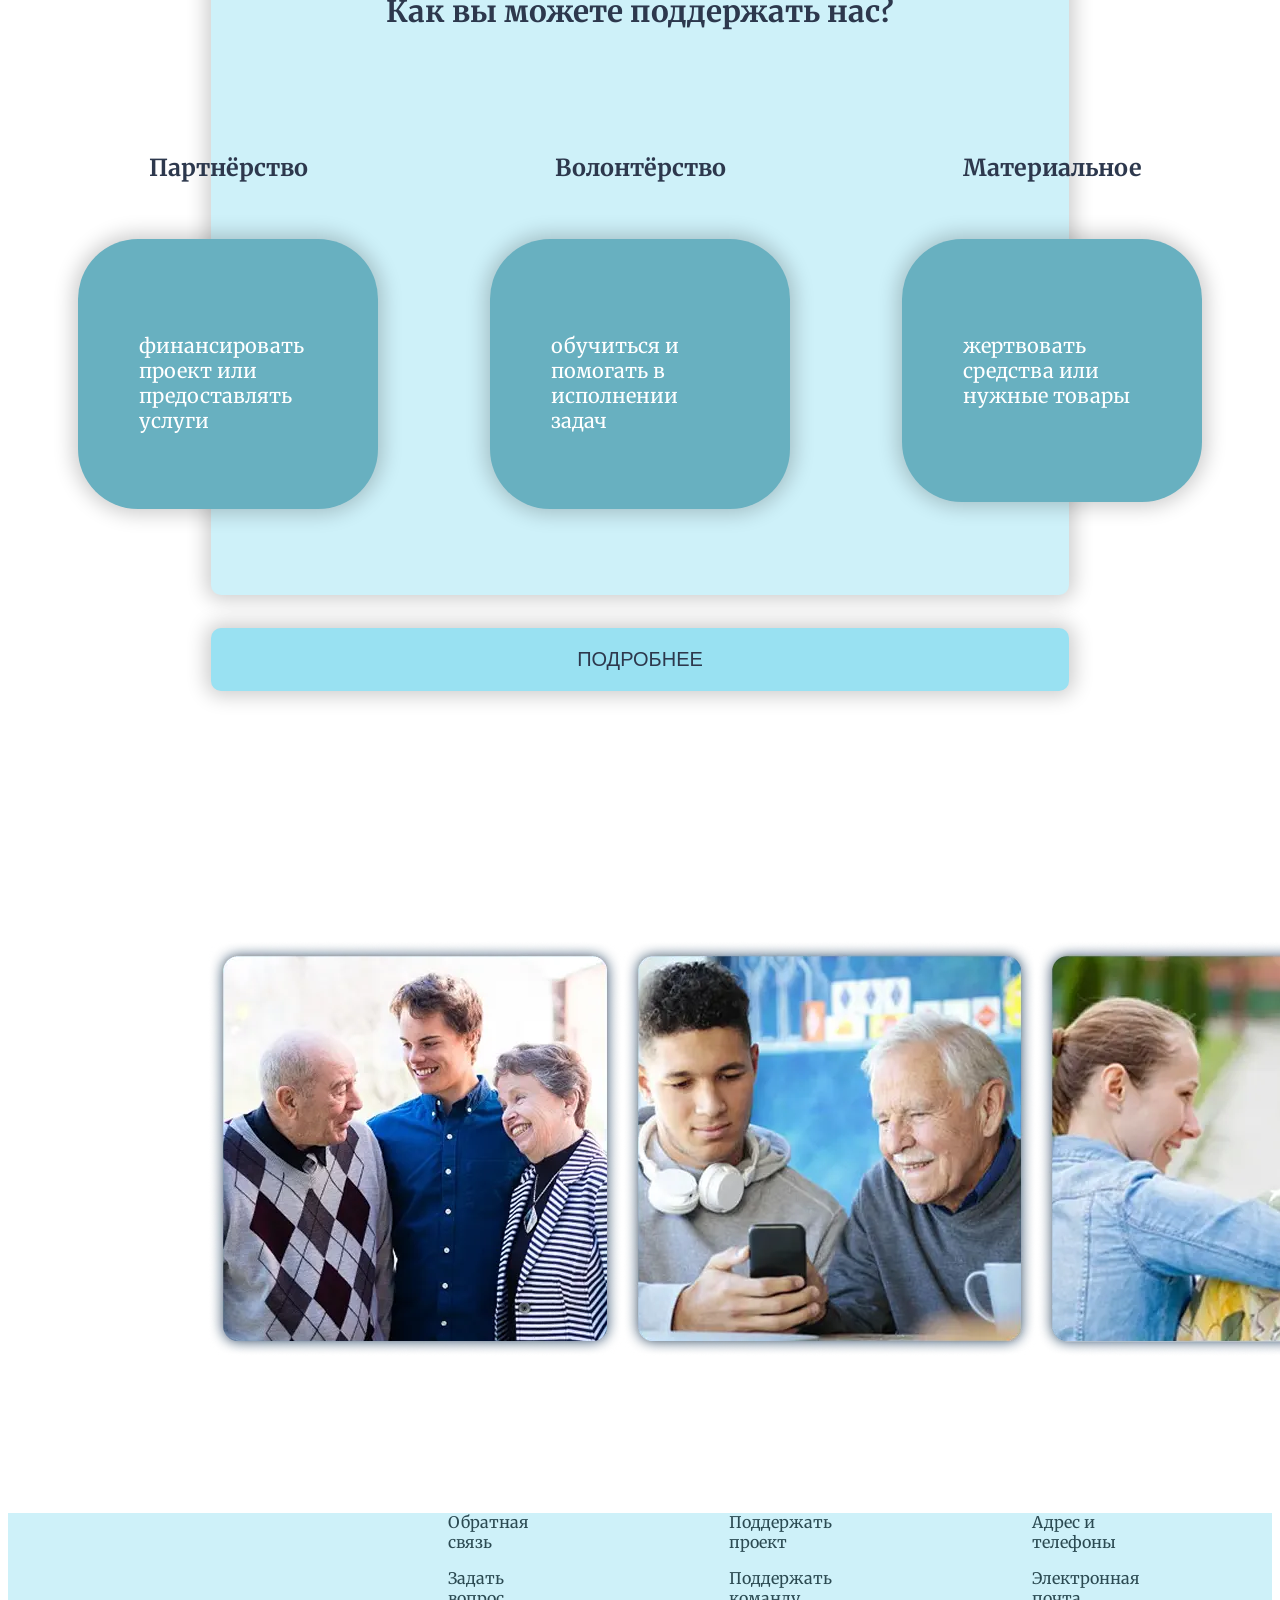
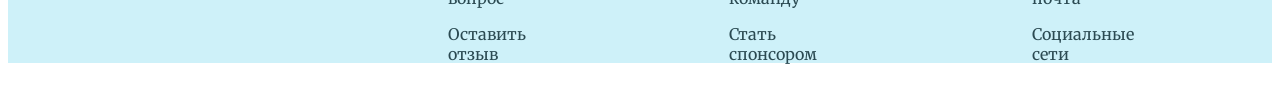
==== commit 649048f7: "Весь css без шрифта и фулл футера" ====
--- a/index.html
+++ b/index.html
@@ -47,83 +47,85 @@
     </div>
   </header>
   <main class="main">
-    <section class="people-cards">
-      <h3 class="people-cards_text">
+    <section class="people-cards container">
+      <div class="people-cards_text-wrapper">
+        <h3 class="people-cards_text">
         Указанный вами город: Нальчик
-      </h3>
-      <h3 class="people-cards_text">
+        </h3>
+        <h3 class="people-cards_text">
         Кол-во найденных просьб: 5
-      </h3>
-
-      <div class="people-card">
-        <img src="images/task1.webp" alt="просьба-1">
-        <div class="people-cards_task-wrapper">
-        <h3 class="people-cards_task-tittle">
-          Анастасия Метровская
-        </h3>
-        <h3 class="people-cards_task-title">
-          Тип просьбы: Ремонт на кухне
-        </h3>
-        <p class="people-cards_task-text">
-          Меня зовут Анастасия и мне 80 лет, нужен ремонт на кухне но из-за боли в спине не могу сама сделать его себе
-        </p>
-        </div>
-        <button class="people-cards_task-button">
-          ПОДРОБНЕЕ
-        </button>
-      </div>
-      <div class="people-card">
-        <img src="images/task2.webp" alt="просьба-1">
-        <div class="people-cards_task-wrapper">
-        <h3 class="people-cards_task-tittle">
-          Виталий Анатольевич
-        </h3>
-        <h3 class="people-cards_task-title">
-          Тип просьбы: Починка забора и стен
-        </h3>
-        <p class="people-cards_task-text">
-          Я бывший  военачальник, нужна помочь с починкой забора, и внутренних стен. Из-за сломанной ноги трудно двигаться
-        </p>
-        </div>
-        <button class="people-cards_task-button">
-          ПОДРОБНЕЕ
-        </button>
-      </div>
-      <div class="people-card">
-        <img src="images/task3.webp" alt="просьба-1">
-        <div class="people-cards_task-wrapper">
-        <h3 class="people-cards_task-tittle">
-          Игорь Левченко
-        </h3>
-        <h3 class="people-cards_task-title">
-          Тип просьбы: Покупка лекарств
-        </h3>
-        <p class="people-cards_task-text">
-          Приветствую! Меня зовут Игорь, мне 91 год и у меня болезнь сердца, необходимо помощь с покупкой лекарств
-        </p>
-        </div>
-        <button class="people-cards_task-button">
-          ПОДРОБНЕЕ
-        </button>
-      </div>
-      <div class="people-card">
-        <img src="images/task4.webp" alt="просьба-1">
-        <div class="people-cards_task-wrapper">
-        <h3 class="people-cards_task-tittle">
-          Наталья Гукова
-        </h3>
-        <h3 class="people-cards_task-title">
-          Тип просьбы:  Помощь в выгуле собак
-        </h3>
-        <p class="people-cards_task-text">
-          Меня зовут Наталья, мне 70 лет. Из-за болезни с суставами не выходит выгуливать Лорда,  это имя моей собаки, требуется помощь! 
-        </p>
-        </div>
-        <button class="people-cards_task-button">
-          ПОДРОБНЕЕ
-        </button>
-      </div>
-      <div class="people-card">
+        </h3>
+      </div>
+      <div class="people-cards-all">
+        <div class="people-card">
+          <img src="images/task1.webp" alt="просьба-1">
+          <div class="people-cards_task-wrapper">
+          <h3 class="people-cards_task-tittle">
+            Анастасия Метровская
+          </h3>
+          <h3 class="people-cards_task-title">
+            Тип просьбы: Ремонт на кухне
+          </h3>
+          <p class="people-cards_task-text">
+            Меня зовут Анастасия и мне 80 лет, нужен ремонт на кухне но из-за боли в спине не могу сама сделать его себе
+          </p>
+          </div>
+          <button class="people-cards_task-button">
+            ПОДРОБНЕЕ
+          </button>
+        </div>
+        <div class="people-card">
+          <img src="images/task2.webp" alt="просьба-1">
+          <div class="people-cards_task-wrapper">
+          <h3 class="people-cards_task-tittle">
+            Виталий Анатольевич
+          </h3>
+          <h3 class="people-cards_task-title">
+            Тип просьбы: Починка забора и стен
+          </h3>
+          <p class="people-cards_task-text">
+            Я бывший  военачальник, нужна помочь с починкой забора, и внутренних стен. Из-за сломанной ноги трудно двигаться
+          </p>
+          </div>
+          <button class="people-cards_task-button">
+            ПОДРОБНЕЕ
+          </button>
+        </div>
+        <div class="people-card">
+          <img src="images/task3.webp" alt="просьба-1">
+          <div class="people-cards_task-wrapper">
+          <h3 class="people-cards_task-tittle">
+            Игорь Левченко
+          </h3>
+          <h3 class="people-cards_task-title">
+            Тип просьбы: Покупка лекарств
+          </h3>
+          <p class="people-cards_task-text">
+            Приветствую! Меня зовут Игорь, мне 91 год и у меня болезнь сердца, необходимо помощь с покупкой лекарств
+          </p>
+          </div>
+          <button class="people-cards_task-button">
+            ПОДРОБНЕЕ
+          </button>
+        </div>
+        <div class="people-card">
+          <img src="images/task4.webp" alt="просьба-1">
+          <div class="people-cards_task-wrapper">
+          <h3 class="people-cards_task-tittle">
+            Наталья Гукова
+          </h3>
+          <h3 class="people-cards_task-title">
+            Тип просьбы:  Помощь в выгуле собак
+          </h3>
+          <p class="people-cards_task-text">
+            Меня зовут Наталья, мне 70 лет. Из-за болезни с суставами не выходит выгуливать Лорда,  это имя моей собаки, требуется помощь! 
+          </p>
+          </div>
+          <button class="people-cards_task-button">
+            ПОДРОБНЕЕ
+          </button>
+        </div>
+        <div class="people-card">
         <img src="images/task5.webp" alt="просьба-1">
         <div class="people-cards_task-wrapper">
         <h3 class="people-cards_task-tittle">
@@ -135,27 +137,32 @@
         <p class="people-cards_task-text">
           Меня зовут Анастасия и мне 80 лет, нужен ремонт на кухне но из-за боли в спине не могу сама сделать его себе
         </p>
-      </div>
-      <button class="people-cards_task-button">
-        ПОДРОБНЕЕ
-      </button>
-    </div>
+        </div>
+        <button class="people-cards_task-button">
+          ПОДРОБНЕЕ
+        </button>
+        </div>
+      </div>
     </section>
   
-  <section class="feedback">
+  <section class="feedback container">
     <h1 class="feedback-title">
       Обратная связь
     </h1>
-    <img src="images/feedback.jpg" alt="обрсвз">
-    <p class="feedback-description">
-      Если вам интересны какие-либо подробности о нашем проекте или у вас есть вопросы, вы можете обратиться на нашу почту и мы ответим вам в ближайшее время
-    </p>
-    <button class="feedback-button">
-      перейти
-    </button>
+    <div class="feedback-row">
+      <img src="images/feedback.webp" alt="фидбэк">
+      <div class="feedback-column">
+        <p class="feedback-description">
+          Если вам интересны какие-либо подробности о нашем проекте или у вас есть вопросы, вы можете обратиться на нашу почту и мы ответим вам в ближайшее время
+        </p>
+        <button class="feedback-button">
+          ПЕРЕЙТИ
+        </button>
+      </div>
+    </div>
   </section>
   
-  <section class="support-us">
+  <section class="support-us container">
     <div class="support-us_container">
       <h1 class="support-us_title">
           Как вы можете поддержать нас?
@@ -193,29 +200,28 @@
           </div>
         </div>
       </div>
-      <button class="support-us_more-button">
-        Подробнее
-      </button>
     </div>
+    <button class="support-us_more-button">
+      ПОДРОБНЕЕ
+    </button>
     
   </section>
 
-    <section class="gallery">
+    <section class="gallery container">
       <img src="images/gallery1.webp" alt="">
       <img src="images/gallery2.webp" alt="">
       <img src="images/gallery3.webp" alt="">
     </section>
 
   </main>
-  <footer class="footer">
-    <img src="images/logo.svg" alt="">
+  <footer class="footer container">
+    <a href="#" class="footer__logo">
+      <img src="images/logo.svg" alt="">
+    </a>
     <div class="container">
       <div class="footer-inner">
-          <a href="#" class="footer__logo">
-            <img src="images/logo.svg" alt="">
-          </a>
           <ul class="footer__nav">
-            <li class="footer__nav-item">
+            <li class="footer__nav-item main-item">
               <a class="footer__nav-link" href="#">Обратная связь</a>
             </li>
             <li class="footer__nav-item">
@@ -226,7 +232,7 @@
             </li>
           </ul>
           <ul class="footer__nav">
-            <li class="footer__nav-item">
+            <li class="footer__nav-item main-item">
               <a class="footer__nav-link" href="#">Поддержать проект</a>
             </li>
             <li class="footer__nav-item">
@@ -237,7 +243,7 @@
             </li>
           </ul>
           <ul class="footer__nav">
-            <li class="footer__nav-item">
+            <li class="footer__nav-item main-item">
               <a class="footer__nav-link" href="#">Адрес и телефоны</a>
             </li>
             <li class="footer__nav-item">
--- a/style.css
+++ b/style.css
@@ -3,7 +3,16 @@
     
 }
 
-
+button,
+button:active,
+button:focus  {
+    border:none;
+}
+
+img {
+    max-width: 100%;
+    max-height: 100%;
+}
 
 
 body {
@@ -18,6 +27,7 @@
 a {
     color: #2B4A52;
     text-decoration: none;
+    font-family: "Merriweather", serif;
 }
 
 
@@ -33,7 +43,7 @@
 
 .container {
     max-width: 1195px 0;
-    padding: 261px 200px;
+    padding: 0px 200px;
 }
 
 .container text {
@@ -98,33 +108,79 @@
 .main {
 }
 .people-cards {
-}
-.people-cards_text {
+    max-width: 1195px 0;
+    padding: 151px 200px;
+    display: flex;
+    justify-content: space-between;
+    flex-direction: column;
 }
 .people-card {
+    color: #2D384D;
+    background-color: #CEF1F9;
+    padding: 20px 37px;
+    border-radius: 10px;
+    box-shadow: 0 0 20px 5px rgba(0, 0, 0, 0.2);
+    max-width: 100%;
+    display: flex;
+    justify-content: space-between;
+    align-items: center;
+    margin-bottom: 62px;
+    gap: 180px;
 }
 .people-cards_task-wrapper {
+    display: block;
+
 }
 .people-cards_task-tittle {
 }
 .people-cards_task-title {
 }
 .people-cards_task-text {
+    max-width: 628px;
 }
 .people-cards_task-button {
-}
-
+    display: inline-block;
+    font-size: 20px;
+    color: #2D384D;
+    background-color: #99E1F2;
+    padding: 20px 37px;
+    border-radius: 10px;
+    box-shadow: 0 0 20px 5px rgba(0, 0, 0, 0.2);
+    max-width: 263px;
+    max-height: 60px;
+}
+.people-cards_text-wrapper {
+    padding-bottom: 32px;
+    max-width: 628px;
+}
 
 
 
 
 .feedback {
-}
-.feedback-title {
+    
+}
+.feedback-row{
+    display: flex;
+    align-items: center;
+}
+.feedback-column{
+    padding-left: 150px;
 }
 .feedback-description {
+    max-width: 524px;
+    font-size: 23px;
 }
 .feedback-button {
+    display: inline-block;
+    font-size: 20px;
+    color: #2D384D;
+    background-color: #99E1F2;
+    padding: 20px 241px;
+    border-radius: 10px;
+    box-shadow: 0 0 20px 5px rgba(0, 0, 0, 0.2);
+    min-width: 587px;
+    max-height: 76px;
 }
 
 
@@ -132,22 +188,68 @@
 
 
 .support-us {
+    display: flex;
+    flex-direction: column;
+    padding: 250px 203px;
 }
 .support-us_container {
+    display: flex;
+    flex-direction: column;
+    justify-content: center;
+    align-items: center;
+    font-size: 20px;
+    color: #2D384D;
+    background-color: #CEF1F9;
+    border-radius: 10px;
+    box-shadow: 0 0 20px 5px rgba(0, 0, 0, 0.2);
+    min-width: 100%;
+    max-height: 634px;
+    padding: 79px 45px;
 }
 .support-us_title {
+    margin-bottom: 100px;
 }
 .support-us_choices {
+    display: flex;
+    justify-content: space-between;
+    gap: 112px;
+    margin-bottom: 80px;
 }
 .support-us_descriptions {
+    display: flex;
+    flex-direction: column;
+    align-items: center;
 }
 .support-us_child-title {
 }
 .support-us_text-container {
+    display: flex;
+    flex-direction: column;
+    align-items: center;
+    font-size: 20px;
+    color: #FFFFFF;
+    background-color: #68B0C0;
+    border-radius: 60px;
+    box-shadow: 0 0 20px 5px rgba(0, 0, 0, 0.2);
+    min-width: 300px;
+    max-height: 270px;
+    margin-top: 33px;
 }
 .support-us_definition {
+    max-width: 238px;
+    padding: 74px 30px;
 }
 .support-us_more-button {
+    display: inline-block;
+    font-size: 20px;
+    color: #2D384D;
+    background-color: #99E1F2;
+    padding: 20px 241px;
+    border-radius: 10px;
+    box-shadow: 0 0 20px 5px rgba(0, 0, 0, 0.2);
+    max-width: 100%;
+    max-height: 76px;
+    margin-top: 33px;
 }
 
 
@@ -156,19 +258,33 @@
 
 
 .gallery {
+    display: flex;
+    justify-content: space-between;
+    align-items: center;
+    padding-bottom: 156px;
 }
 
 
 
 .footer {
+    background-color: #CEF1F9;
+    display: flex;
+    justify-content: space-between;
+    align-items: center;
+    height: 150px;
 }
 .footer-inner {
+    display: flex;
+    justify-content: space-between;
+    gap: 160px;
 }
 .footer__logo {
 }
 .footer__nav {
 }
 .footer__nav-item {
-}
-.footer__nav-link {
+    padding: 8px 0;
+}
+.footer__nav-item ul {
+    list-style: circle;
 }
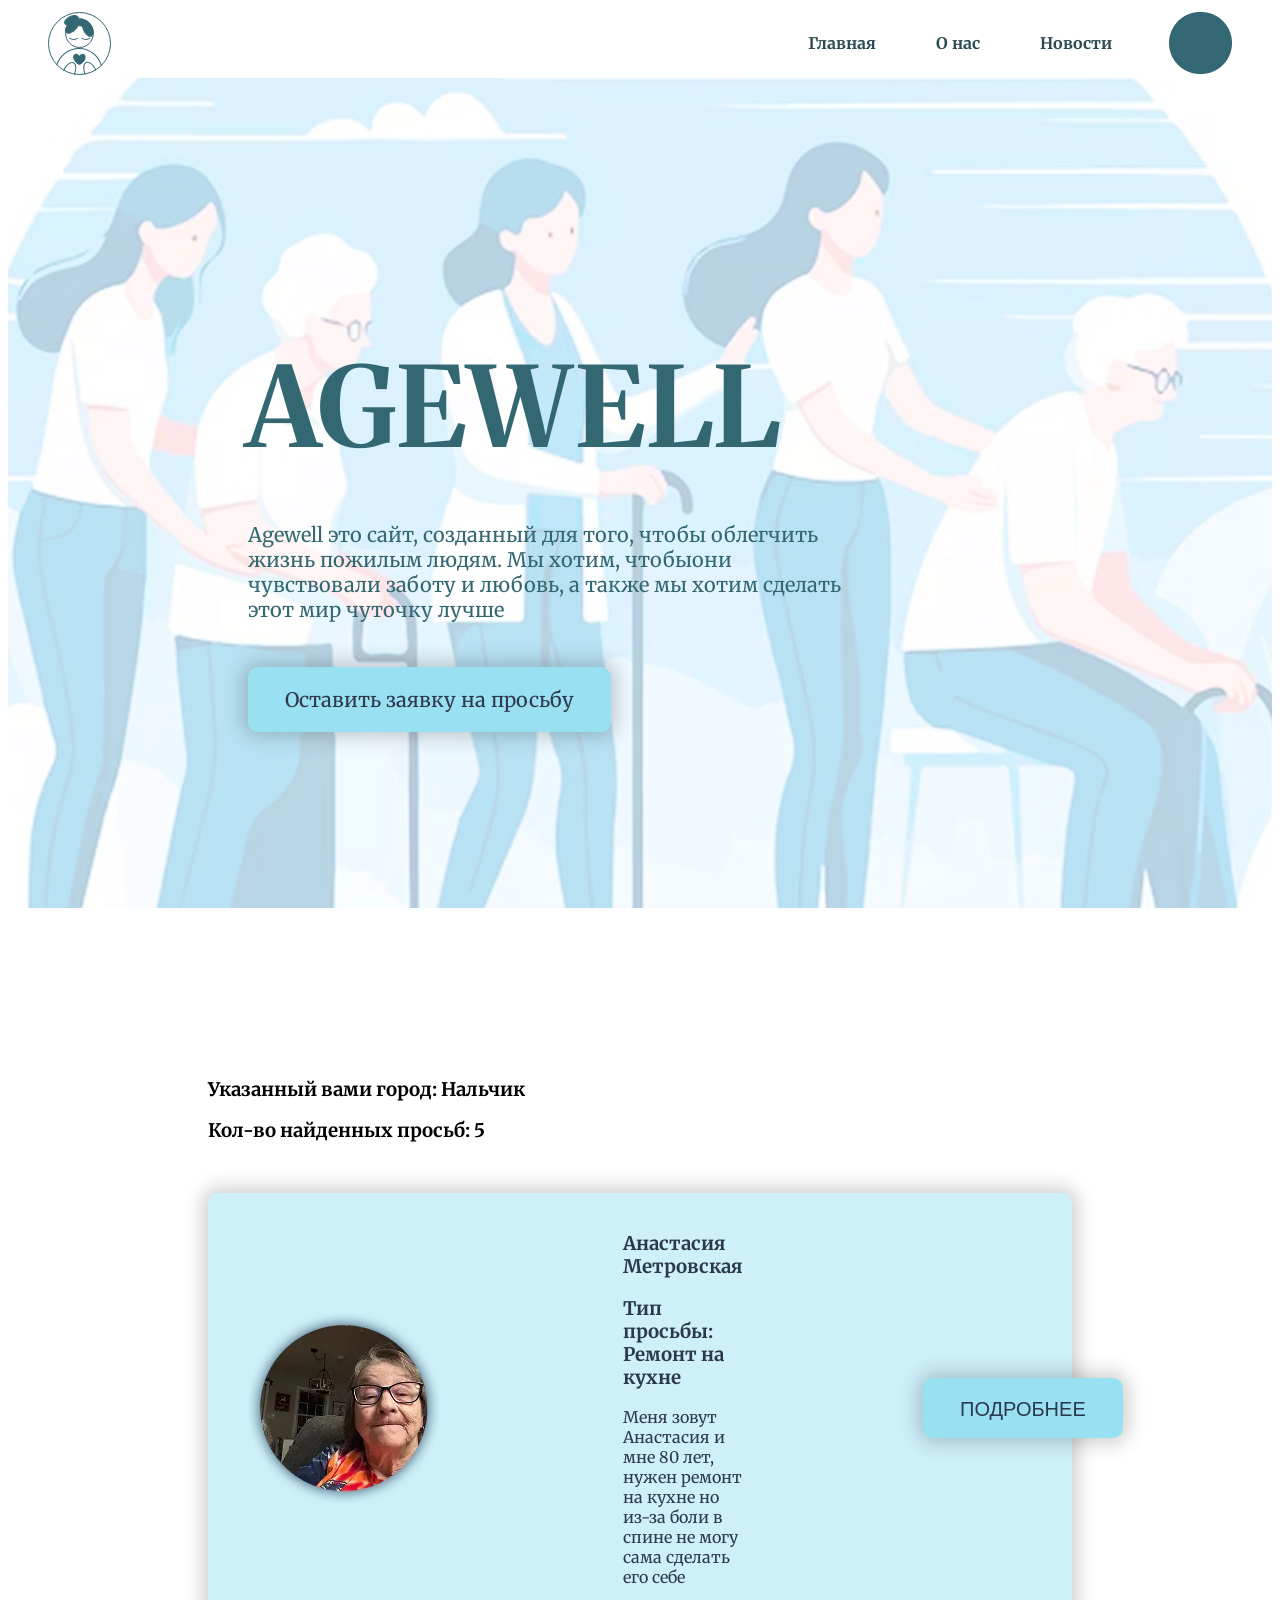
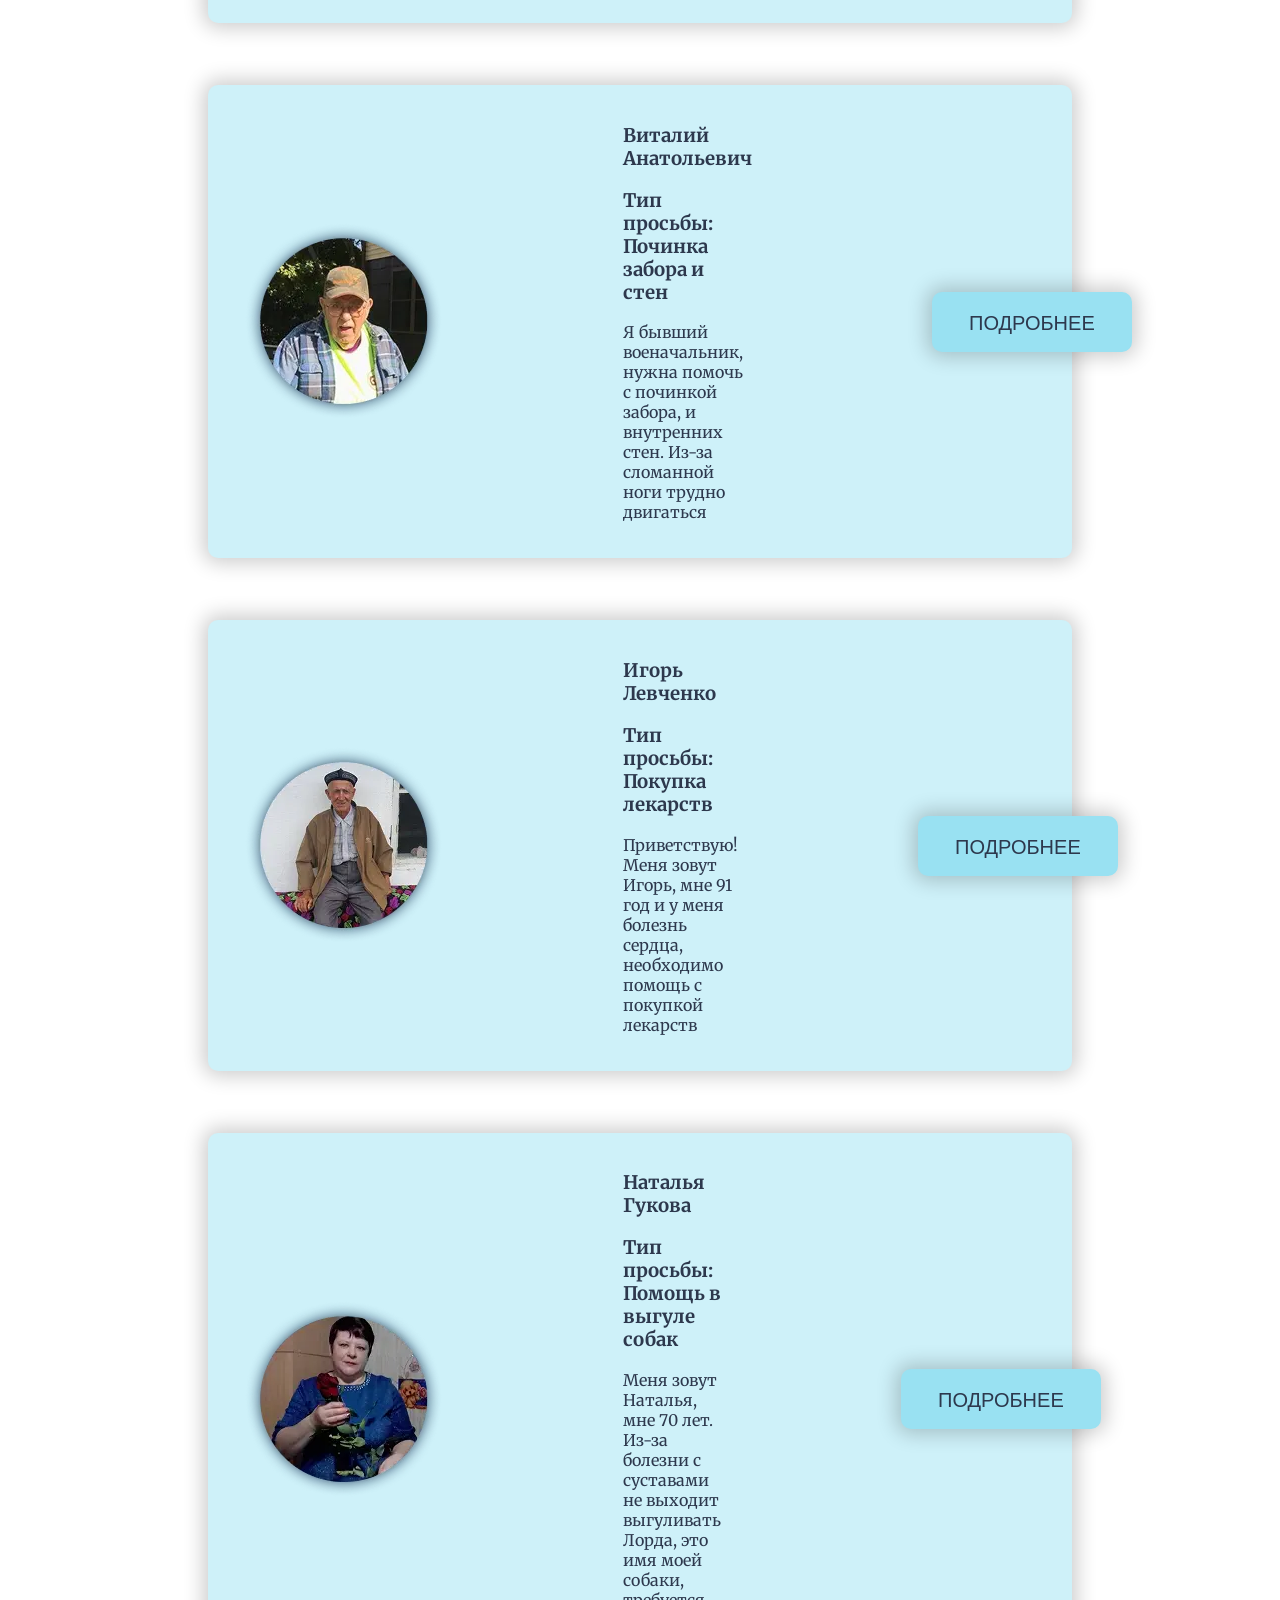
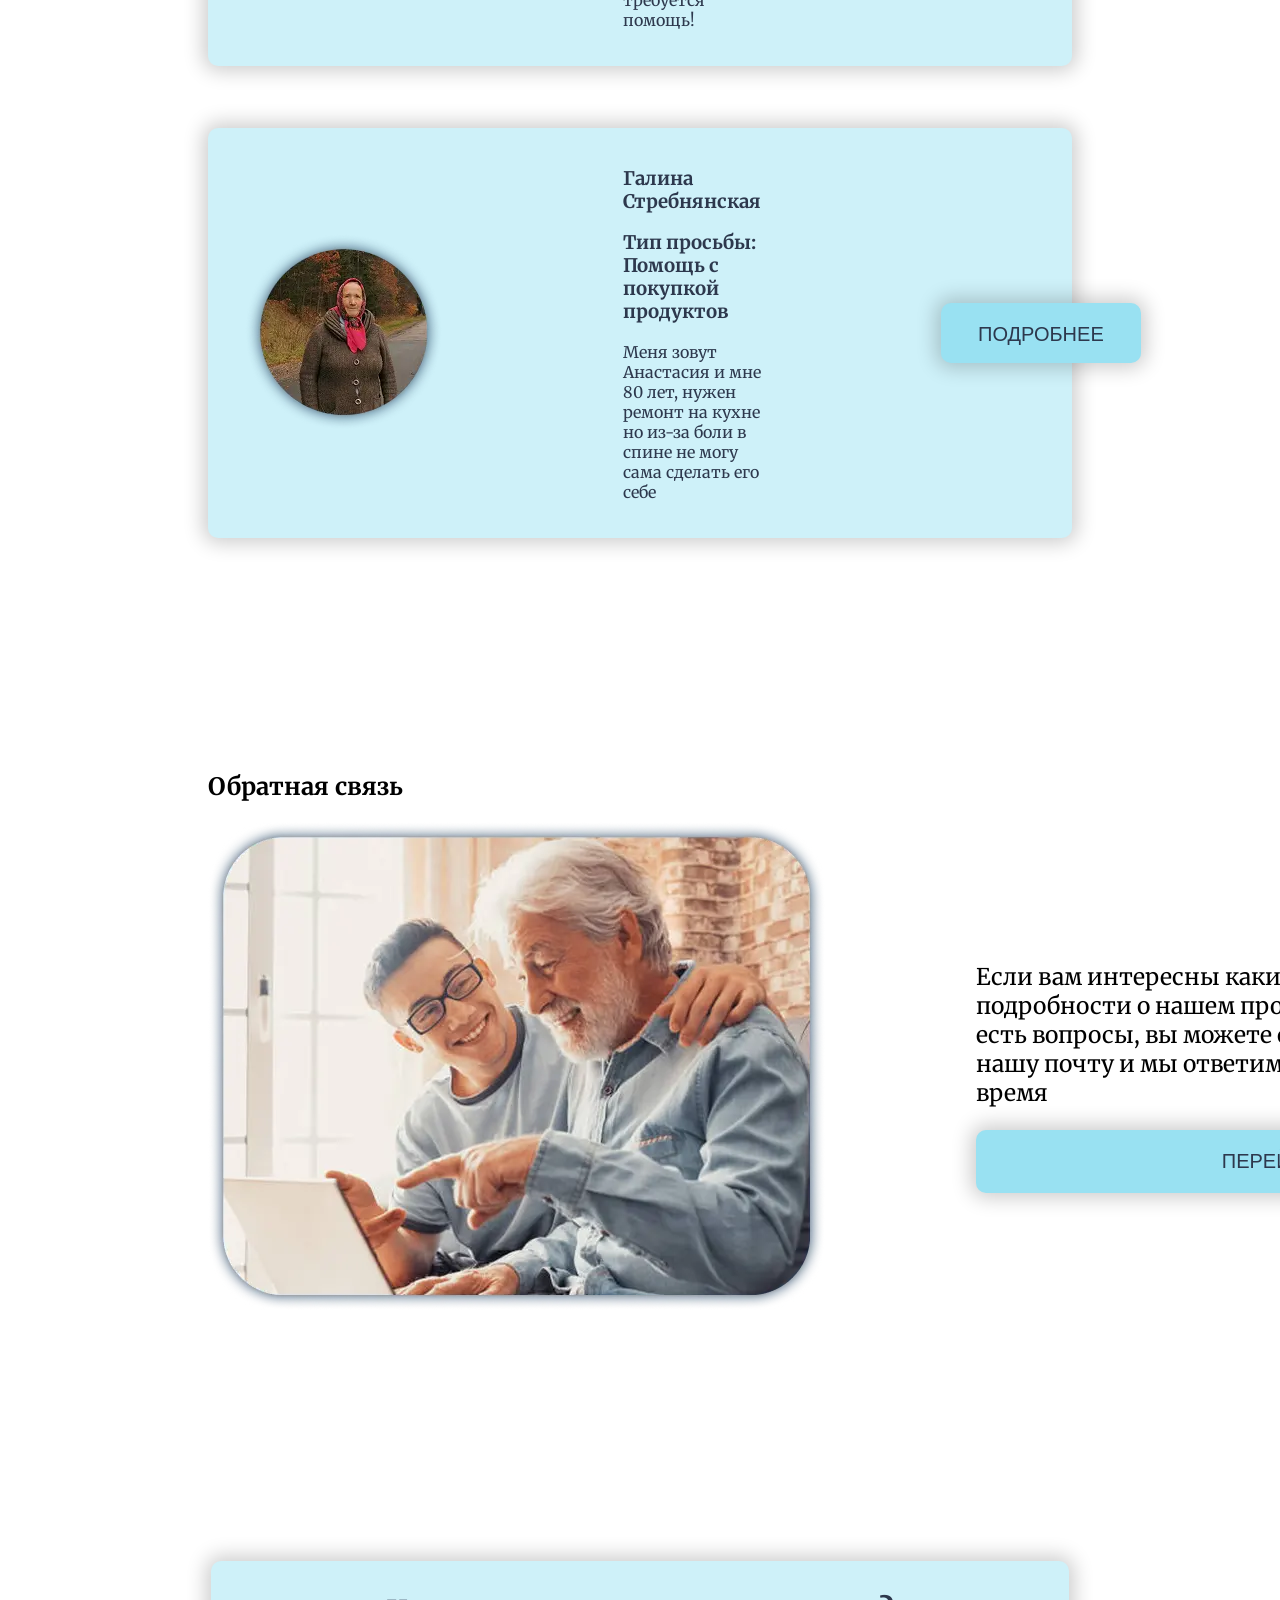
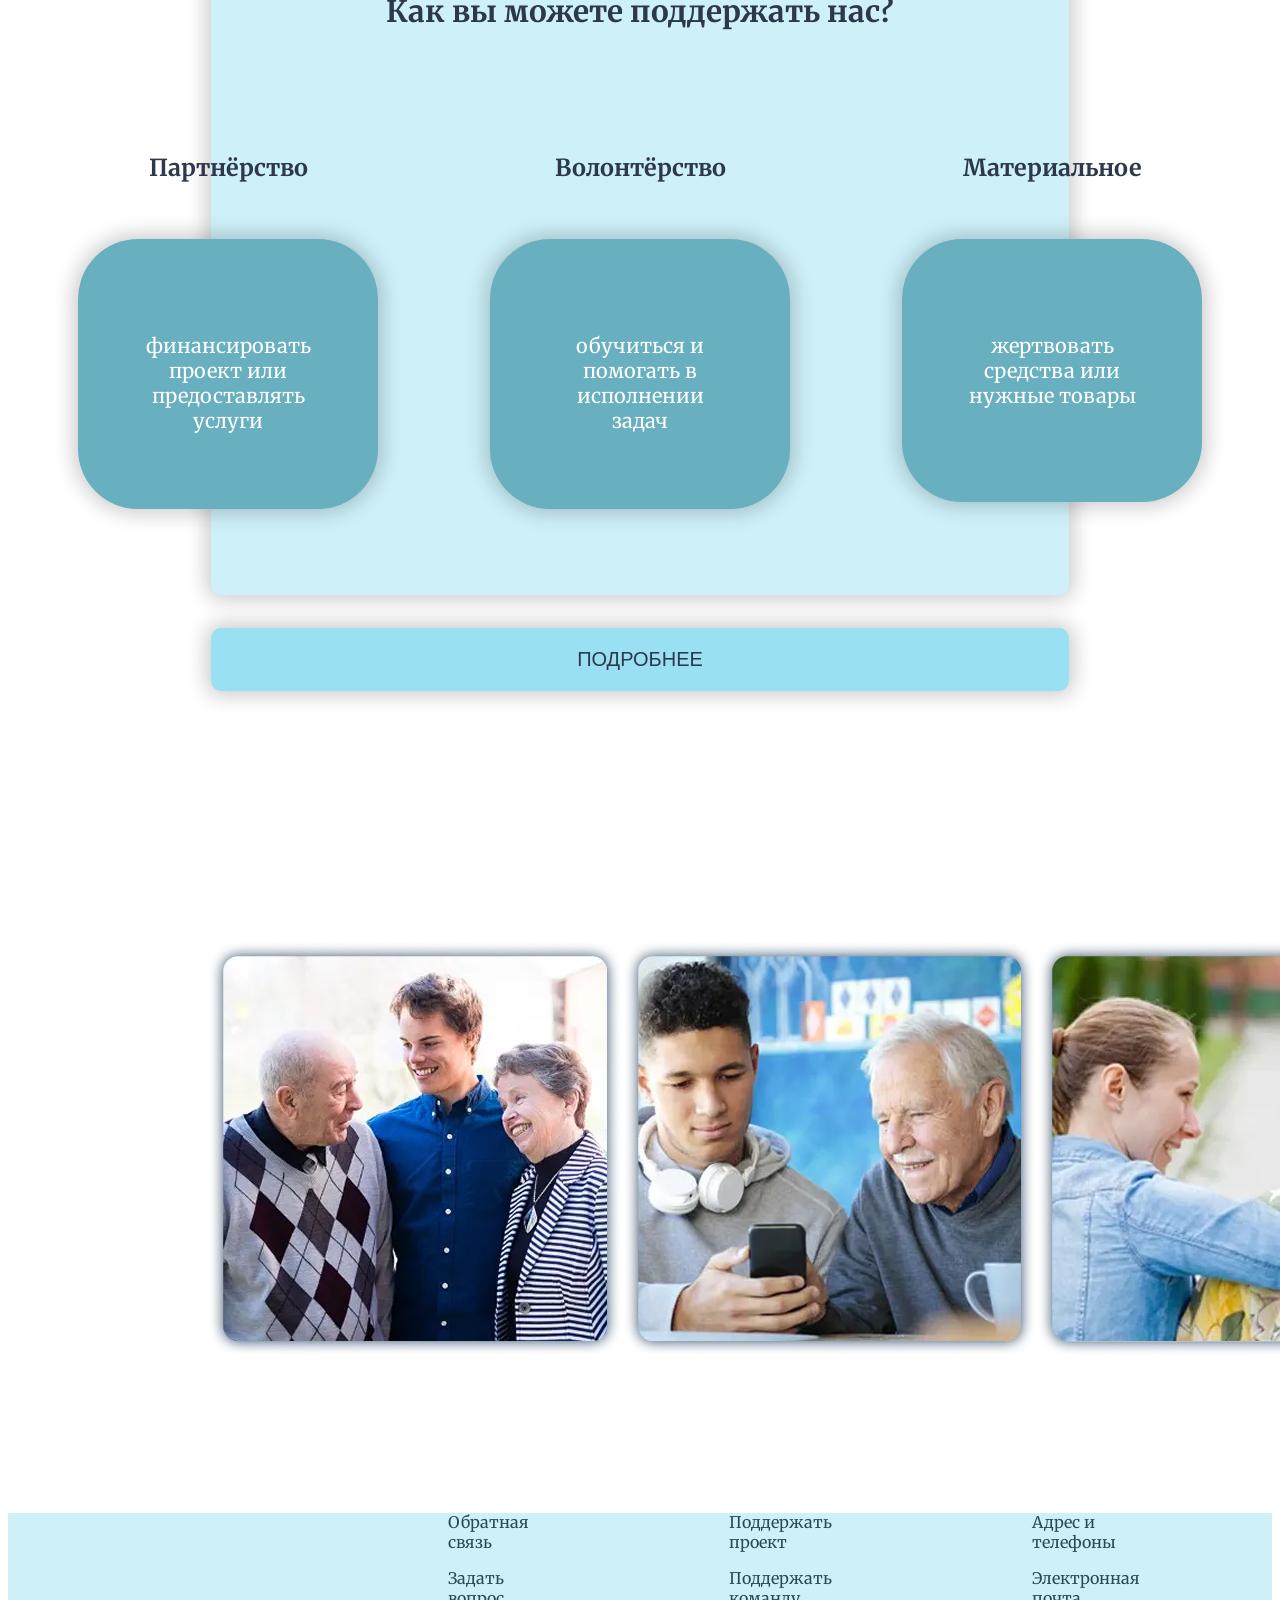
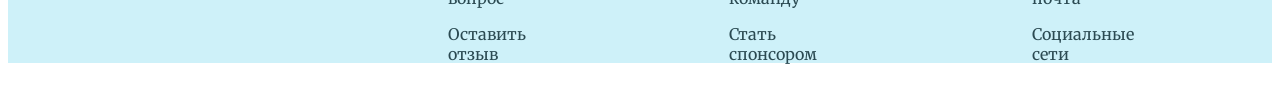
==== commit 9ed94ae5: "Котовый CSS (без адаптива)" ====
--- a/index.html
+++ b/index.html
@@ -18,11 +18,10 @@
         <nav class="menu">
           <ul class="menu__list">
             <li class="menu__item">
-              <!--menu_link - это кнопочки как у нас наверху сайта -->
-              <a href="#" class="menu__link">Главная</a>
+              <a href="./index.html" class="menu__link">Главная</a>
             </li>
             <li class="menu__item">
-              <a href="#" class="menu__link">О нас</a>
+              <a href="./about_us.html" class="menu__link">О нас</a>
             </li>
             <li class="menu__item">
               <a href="#" class="menu__link">Новости</a>
@@ -30,7 +29,7 @@
           </ul> 
           <img src="images/header-circle.webp" alt="аккаунт">
         </nav>
-      </div>
+    </div>
     <div class="container text">
       <!-- тут пишется наше название -->
       <h1 class="header__title">
@@ -215,7 +214,7 @@
 
   </main>
   <footer class="footer container">
-    <a href="#" class="footer__logo">
+    <a href="./index.html" class="footer__logo">
       <img src="images/logo.svg" alt="">
     </a>
     <div class="container">
@@ -255,5 +254,4 @@
           </ul>
   </footer>
 </body>
-
 </html>
--- a/style.css
+++ b/style.css
@@ -82,6 +82,7 @@
 
 
 .header__title {
+    padding-top: 260px;
     font-size: 111px;
     color: #336772;
     margin: 0px;
@@ -238,6 +239,7 @@
 .support-us_definition {
     max-width: 238px;
     padding: 74px 30px;
+    text-align: center;
 }
 .support-us_more-button {
     display: inline-block;
@@ -273,18 +275,23 @@
     align-items: center;
     height: 150px;
 }
+
 .footer-inner {
     display: flex;
     justify-content: space-between;
     gap: 160px;
 }
+
 .footer__logo {
 }
+
 .footer__nav {
 }
+
 .footer__nav-item {
     padding: 8px 0;
 }
+
 .footer__nav-item ul {
     list-style: circle;
 }
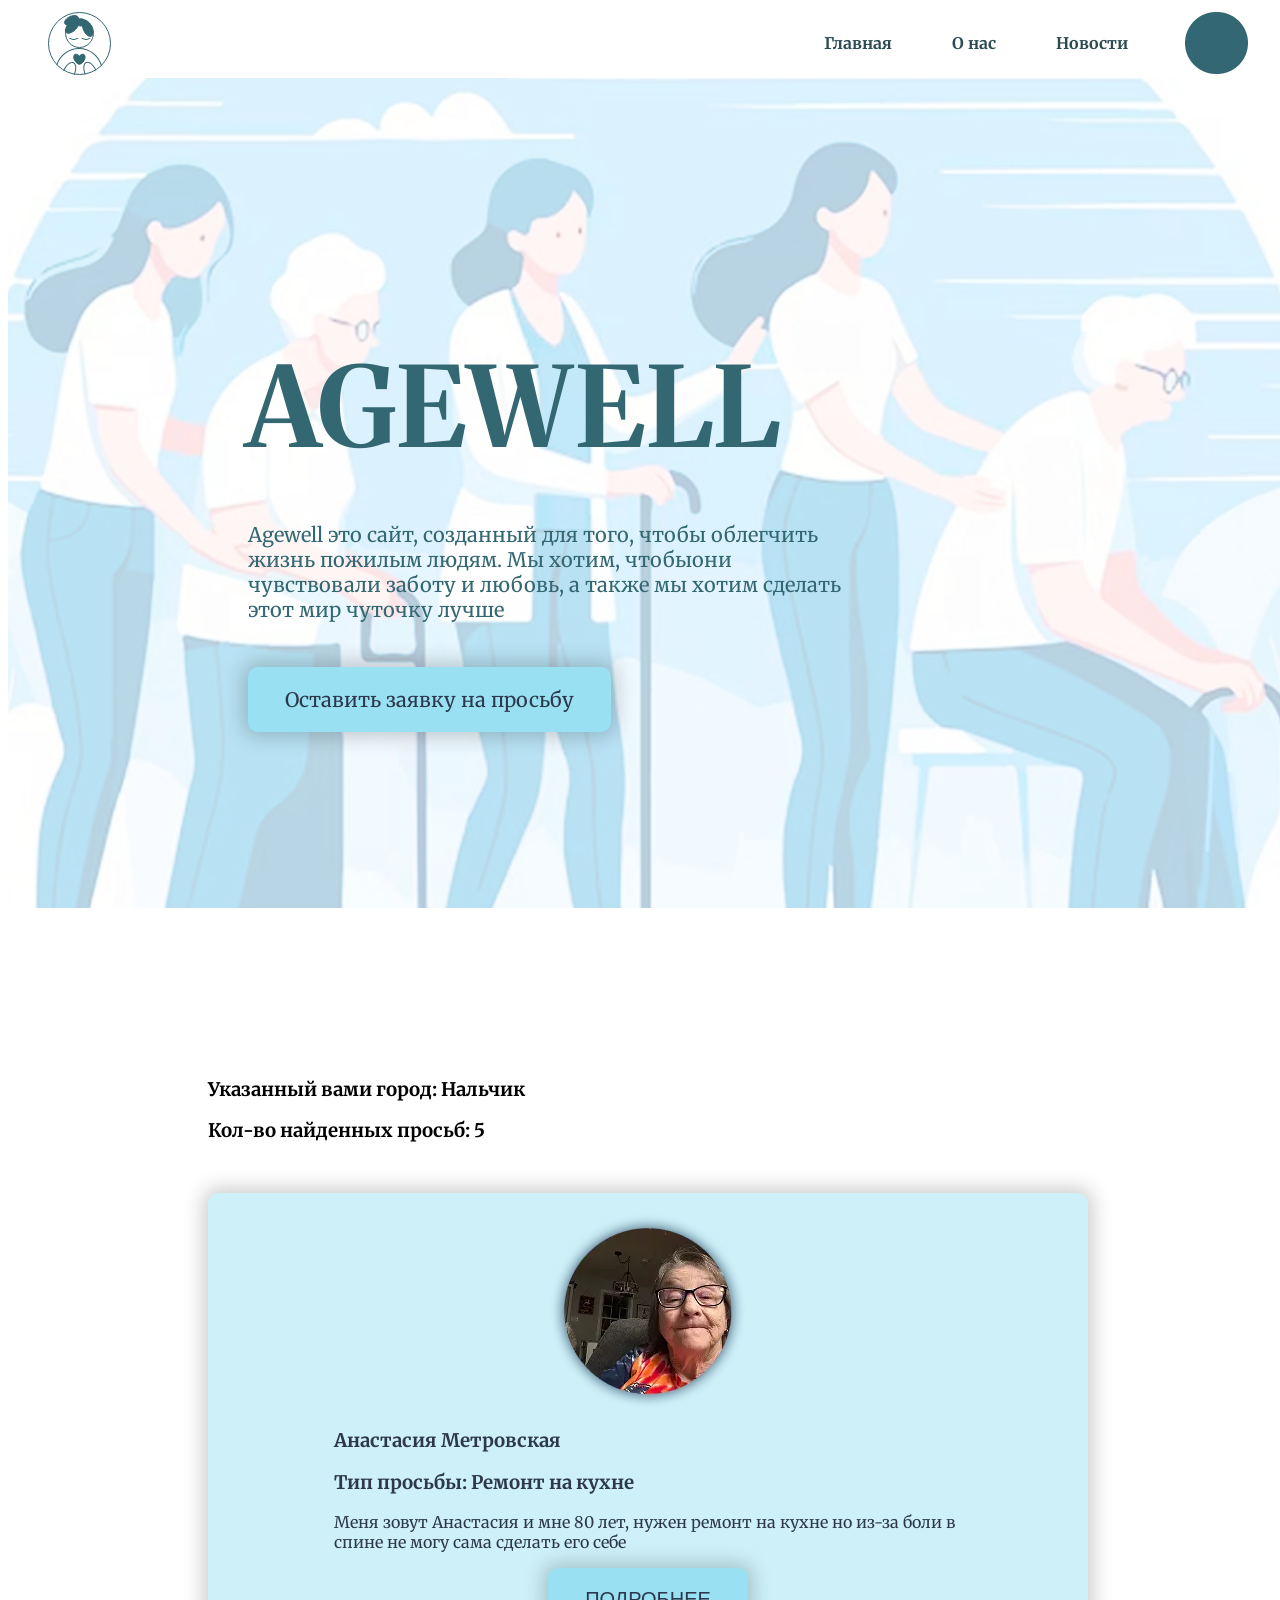
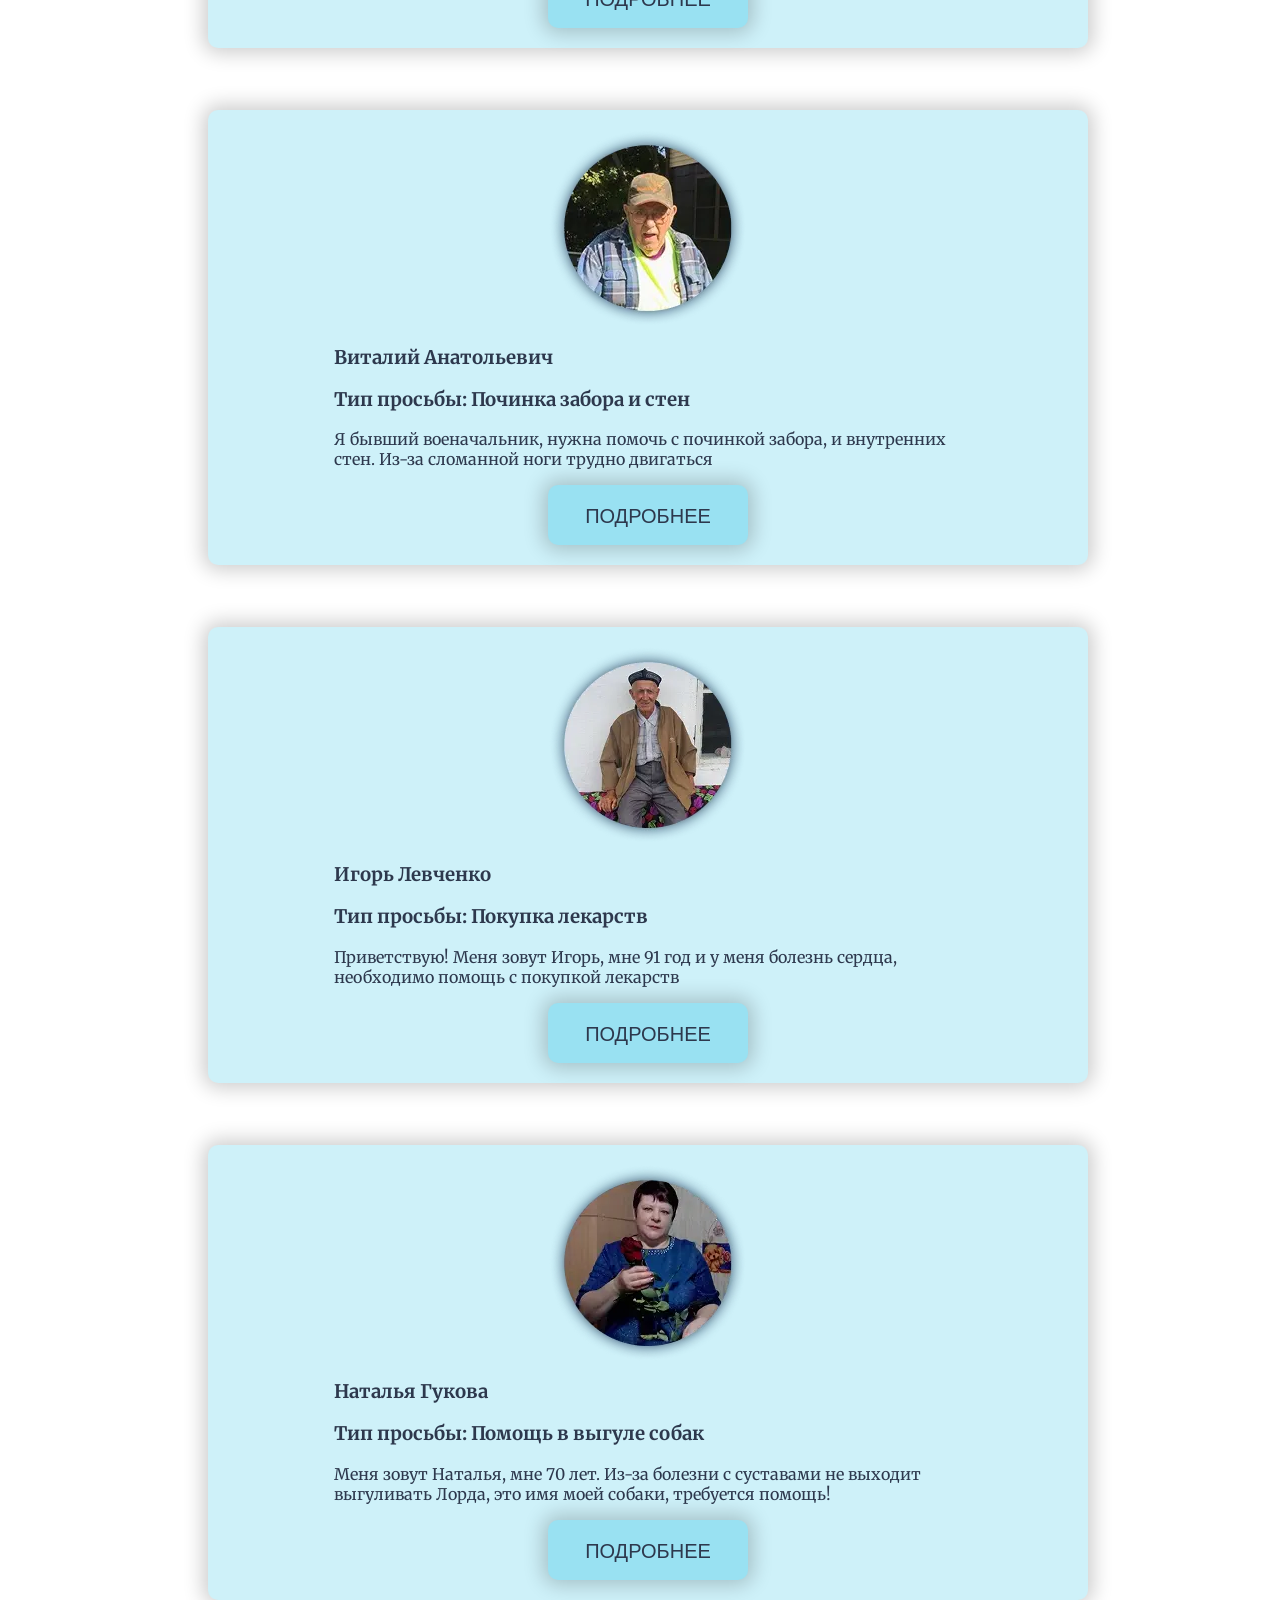
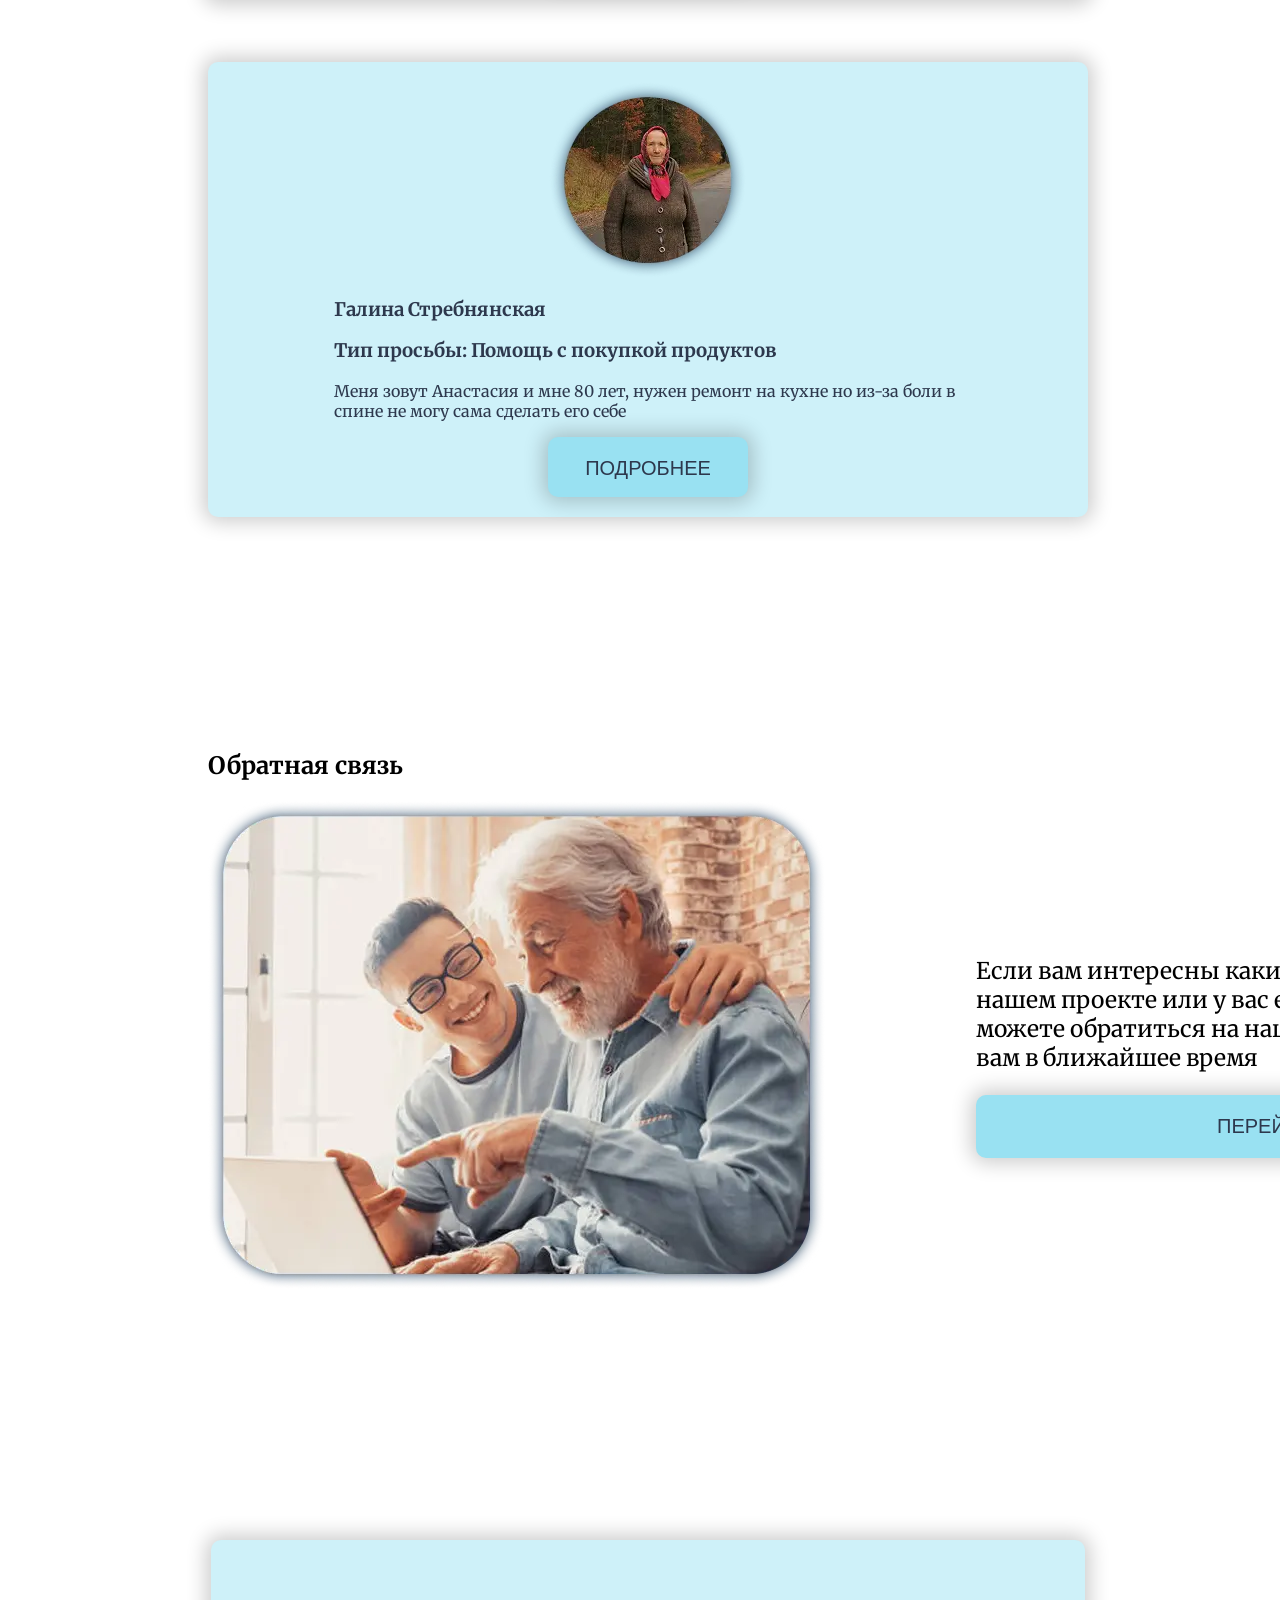
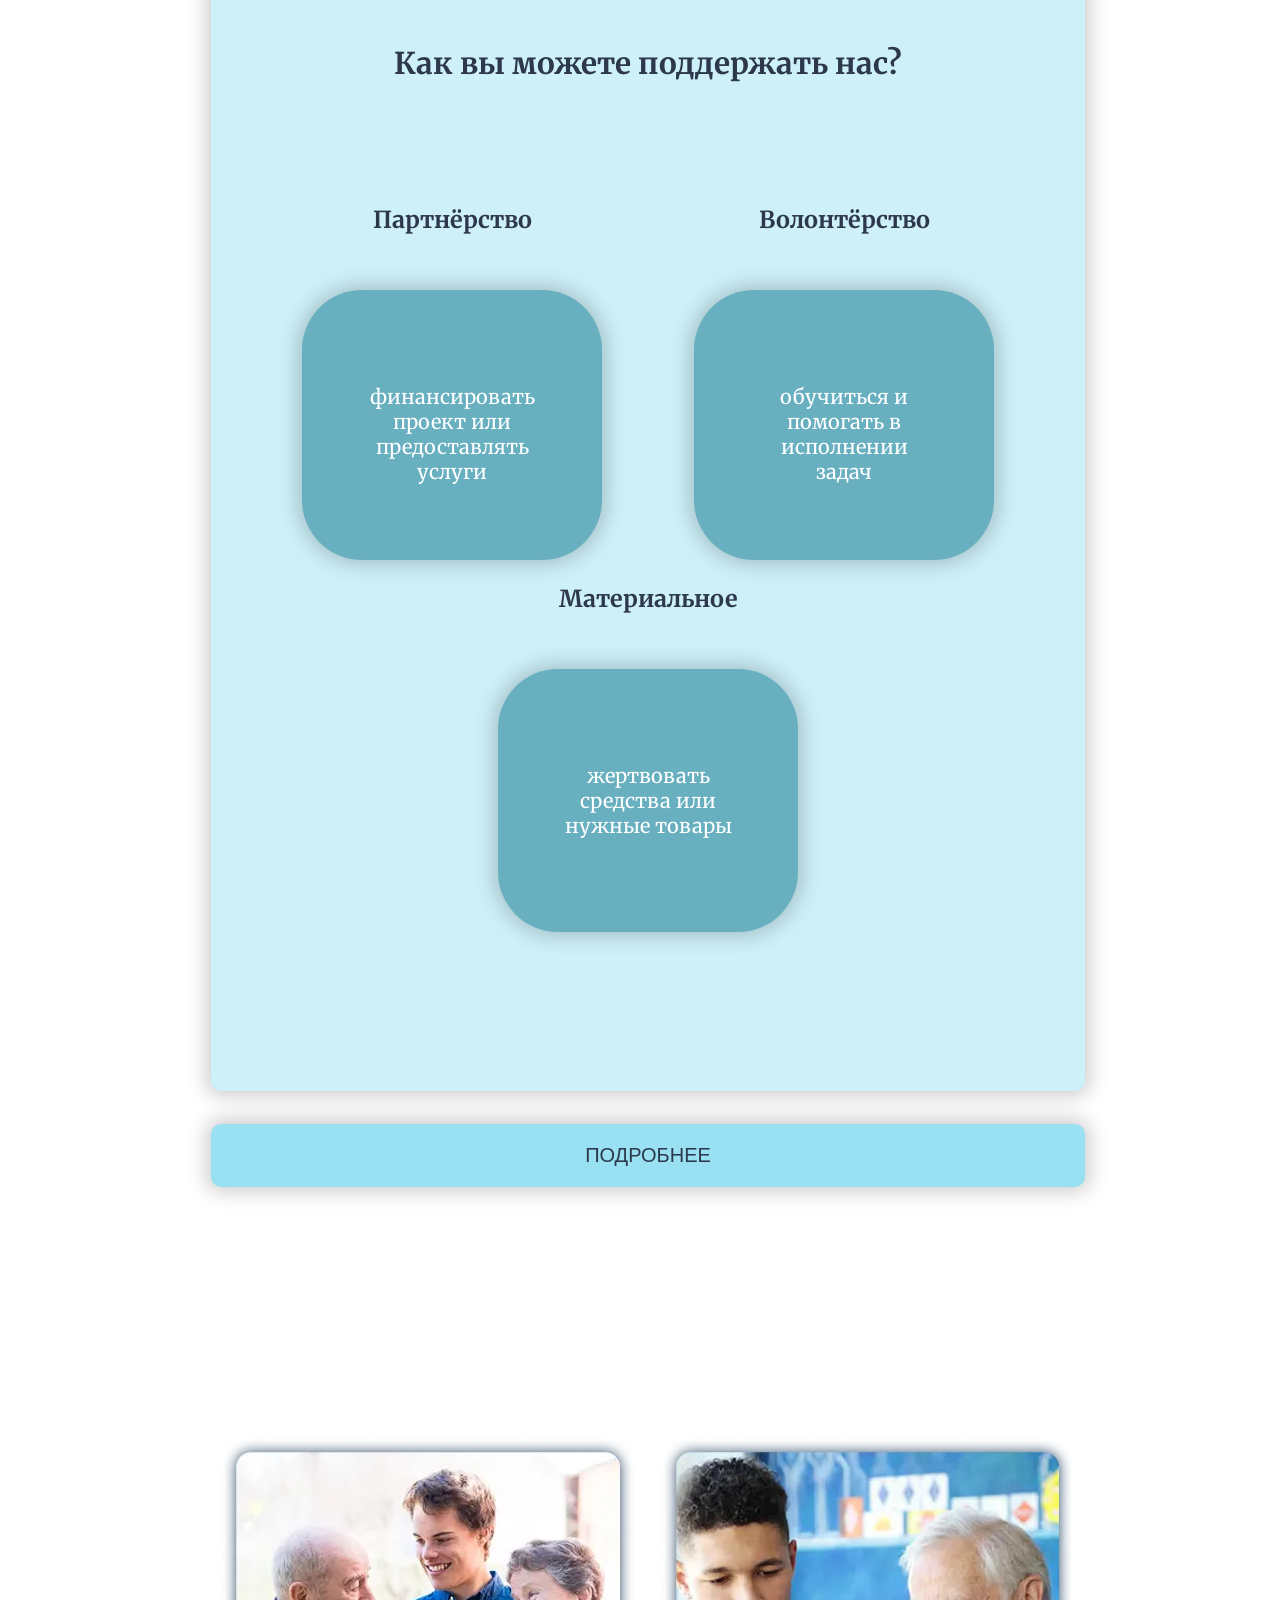
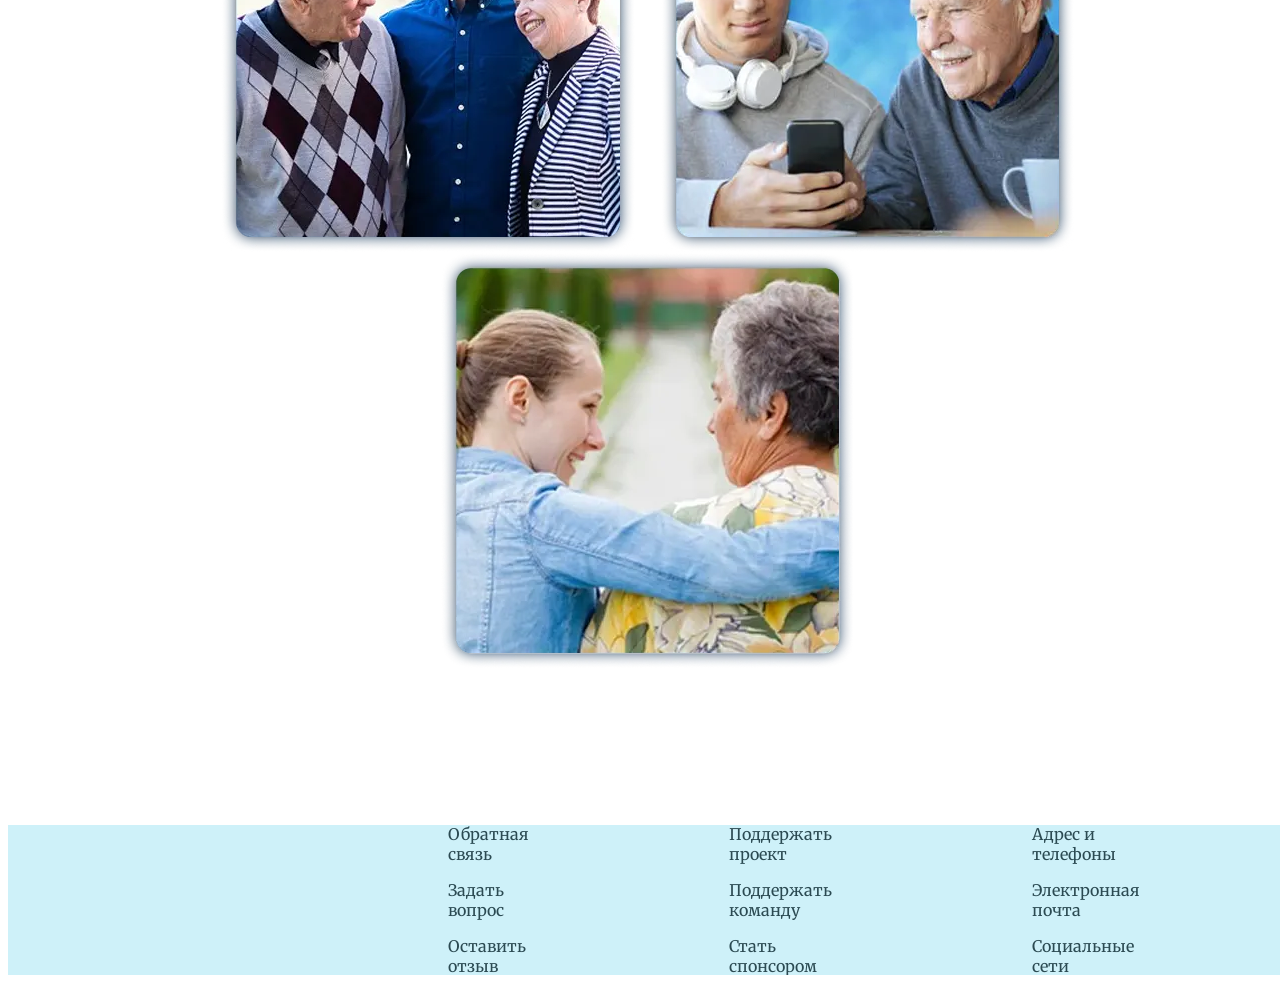
==== commit 62220254: "Готов для адаптива" ====
--- a/index.html
+++ b/index.html
@@ -149,7 +149,7 @@
       Обратная связь
     </h1>
     <div class="feedback-row">
-      <img src="images/feedback.webp" alt="фидбэк">
+      <img src="images/feedback.webp" id="feedback-image" alt="фидбэк">
       <div class="feedback-column">
         <p class="feedback-description">
           Если вам интересны какие-либо подробности о нашем проекте или у вас есть вопросы, вы можете обратиться на нашу почту и мы ответим вам в ближайшее время
--- a/style.css
+++ b/style.css
@@ -18,7 +18,10 @@
 body {
     background-color: #FFFFFF;
     font-family: "Merriweather", serif;
-}
+    max-width: 100%;
+    min-height: 100%;
+}
+html, body { width: 100%; max-width: 100%; overflow-x: hidden; } 
 
 ul, ol {
     list-style: none;
@@ -121,12 +124,14 @@
     padding: 20px 37px;
     border-radius: 10px;
     box-shadow: 0 0 20px 5px rgba(0, 0, 0, 0.2);
-    max-width: 100%;
-    display: flex;
-    justify-content: space-between;
+    /* max-width: 100%; */
+    display: flex;
+    /* justify-content: space-between; */
     align-items: center;
     margin-bottom: 62px;
-    gap: 180px;
+    justify-content: space-around;
+    min-width: 100%;
+    flex-wrap: wrap;
 }
 .people-cards_task-wrapper {
     display: block;
@@ -164,12 +169,15 @@
 .feedback-row{
     display: flex;
     align-items: center;
+    justify-content: space-around;
+    min-width: 100%;
 }
 .feedback-column{
     padding-left: 150px;
+    max-width: 787px;;
 }
 .feedback-description {
-    max-width: 524px;
+    max-width: 587px;
     font-size: 23px;
 }
 .feedback-button {
@@ -180,7 +188,7 @@
     padding: 20px 241px;
     border-radius: 10px;
     box-shadow: 0 0 20px 5px rgba(0, 0, 0, 0.2);
-    min-width: 587px;
+    max-width: 587px;
     max-height: 76px;
 }
 
@@ -204,7 +212,7 @@
     border-radius: 10px;
     box-shadow: 0 0 20px 5px rgba(0, 0, 0, 0.2);
     min-width: 100%;
-    max-height: 634px;
+    min-height: 634px;
     padding: 79px 45px;
 }
 .support-us_title {
@@ -212,8 +220,9 @@
 }
 .support-us_choices {
     display: flex;
-    justify-content: space-between;
-    gap: 112px;
+    justify-content: space-around;
+    min-width: 100%;
+    flex-wrap: wrap;
     margin-bottom: 80px;
 }
 .support-us_descriptions {
@@ -246,7 +255,7 @@
     font-size: 20px;
     color: #2D384D;
     background-color: #99E1F2;
-    padding: 20px 241px;
+    padding: 20px 0px;
     border-radius: 10px;
     box-shadow: 0 0 20px 5px rgba(0, 0, 0, 0.2);
     max-width: 100%;
@@ -261,9 +270,11 @@
 
 .gallery {
     display: flex;
-    justify-content: space-between;
     align-items: center;
     padding-bottom: 156px;
+    justify-content: space-around;
+    min-width: 100%;
+    flex-wrap: wrap;
 }
 
 
@@ -292,6 +303,24 @@
     padding: 8px 0;
 }
 
-.footer__nav-item ul {
-    list-style: circle;
-}+
+
+
+/* @media (max-width: 1600px) {
+    #feedback-image {
+        display: none;
+    }
+    .feedback-column {
+        padding-top: 85px;
+        padding-left: 0px;
+    }
+    .feedback-row{
+        max-height: 300px;
+    }
+}
+
+@media (max-width: 900px) {
+    .header__title {
+        font-size: 90px;
+    }
+} */
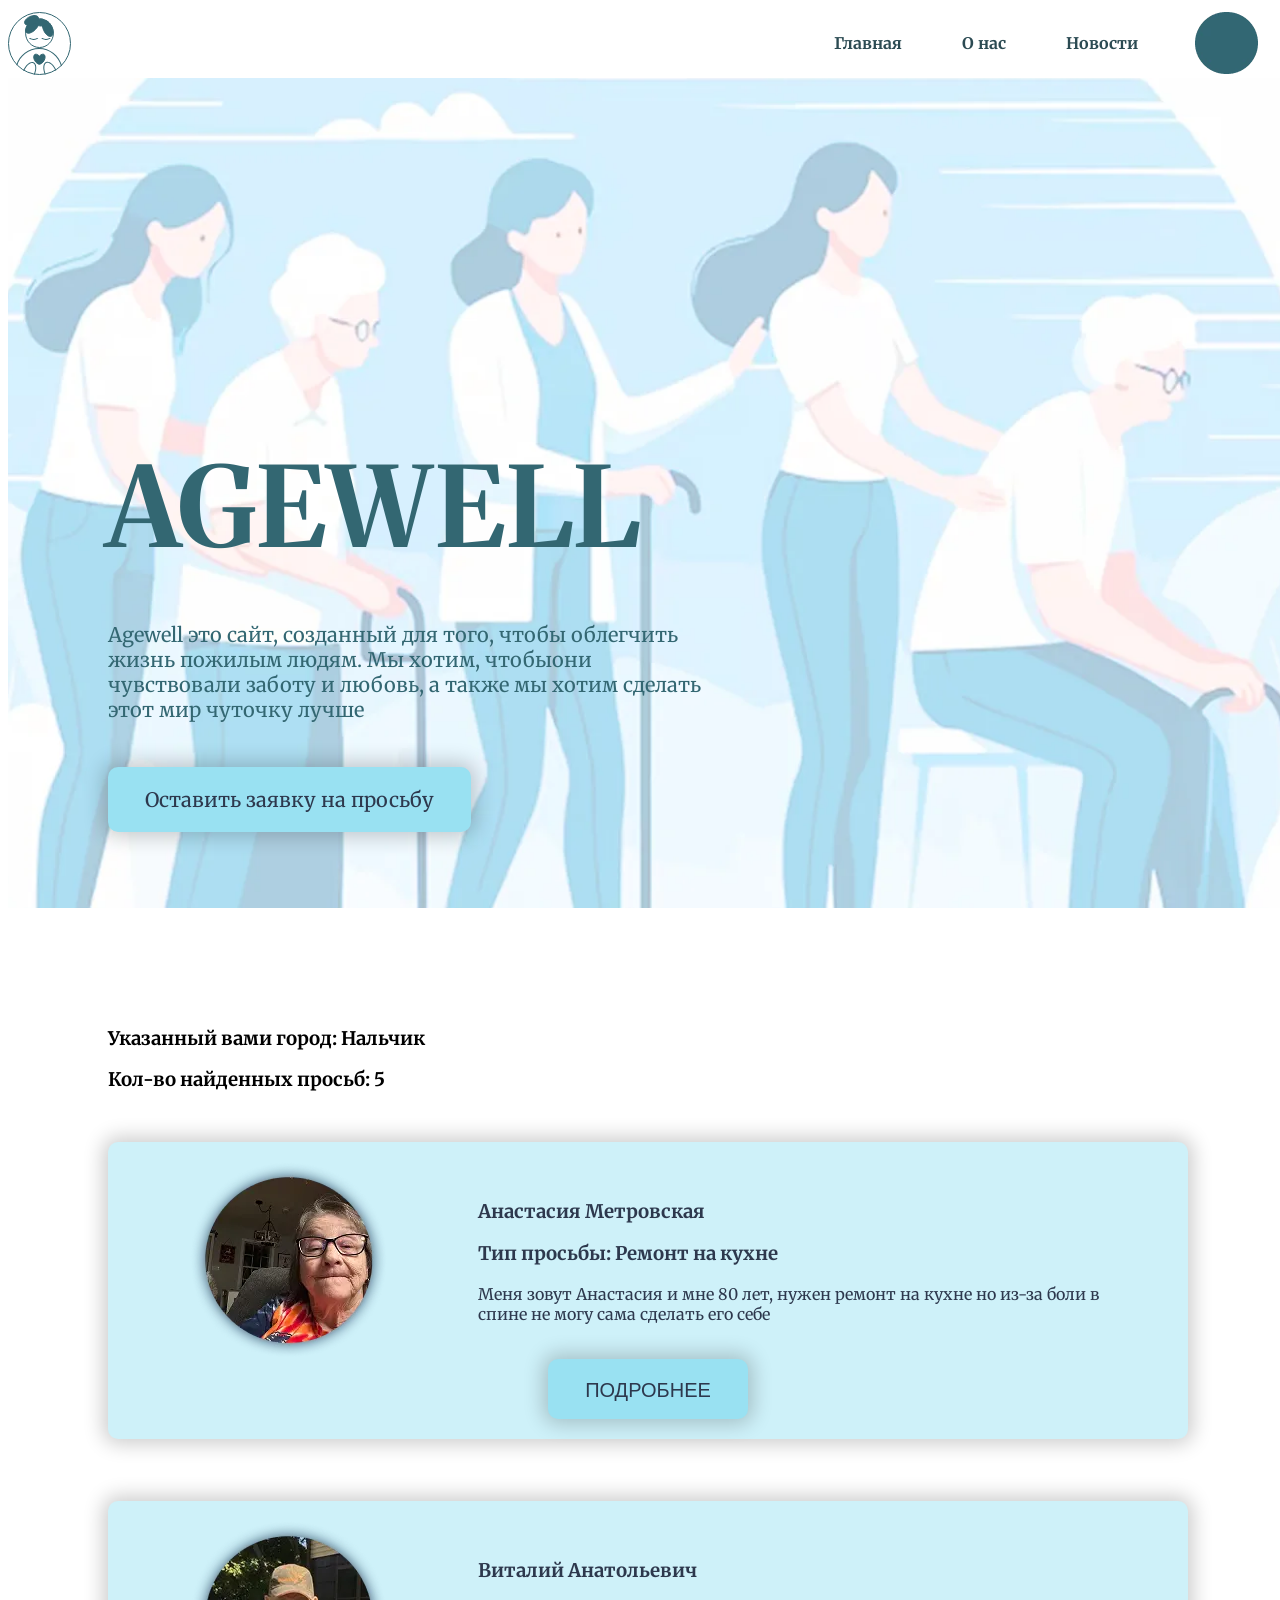
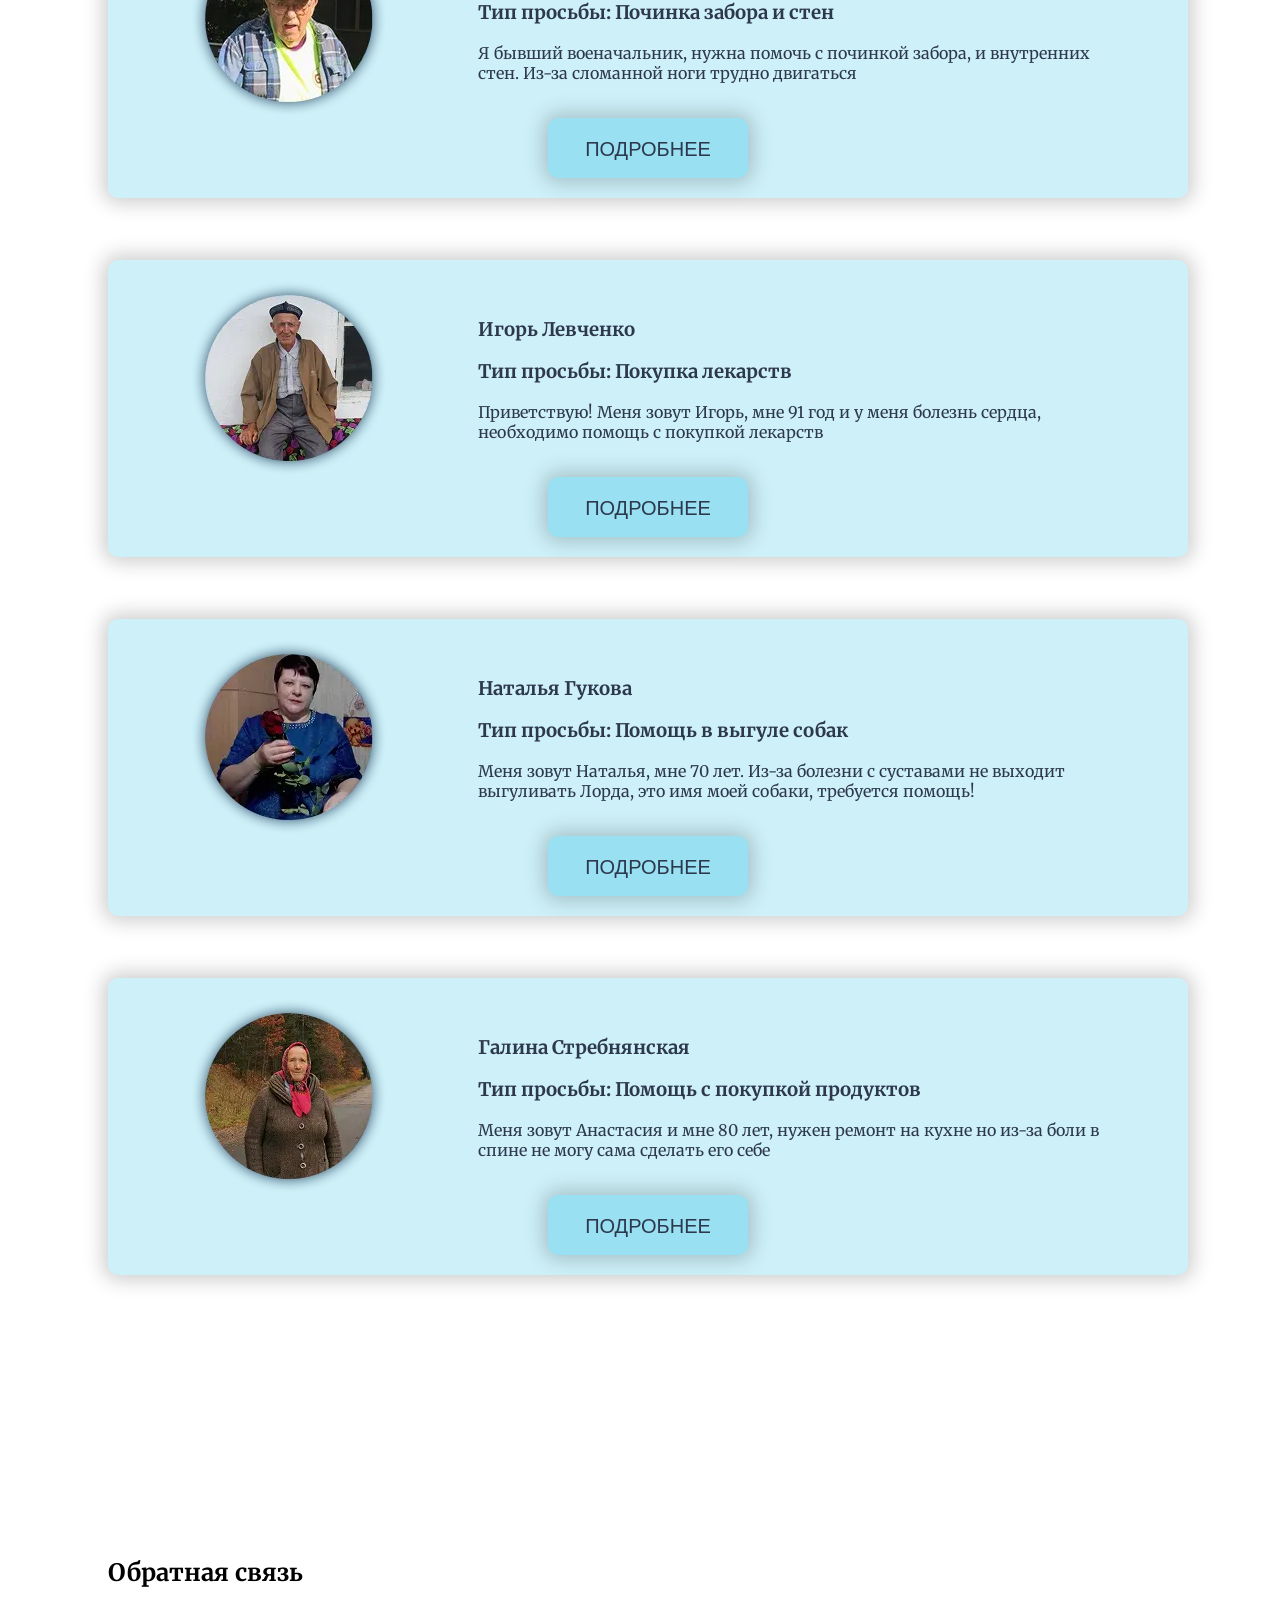
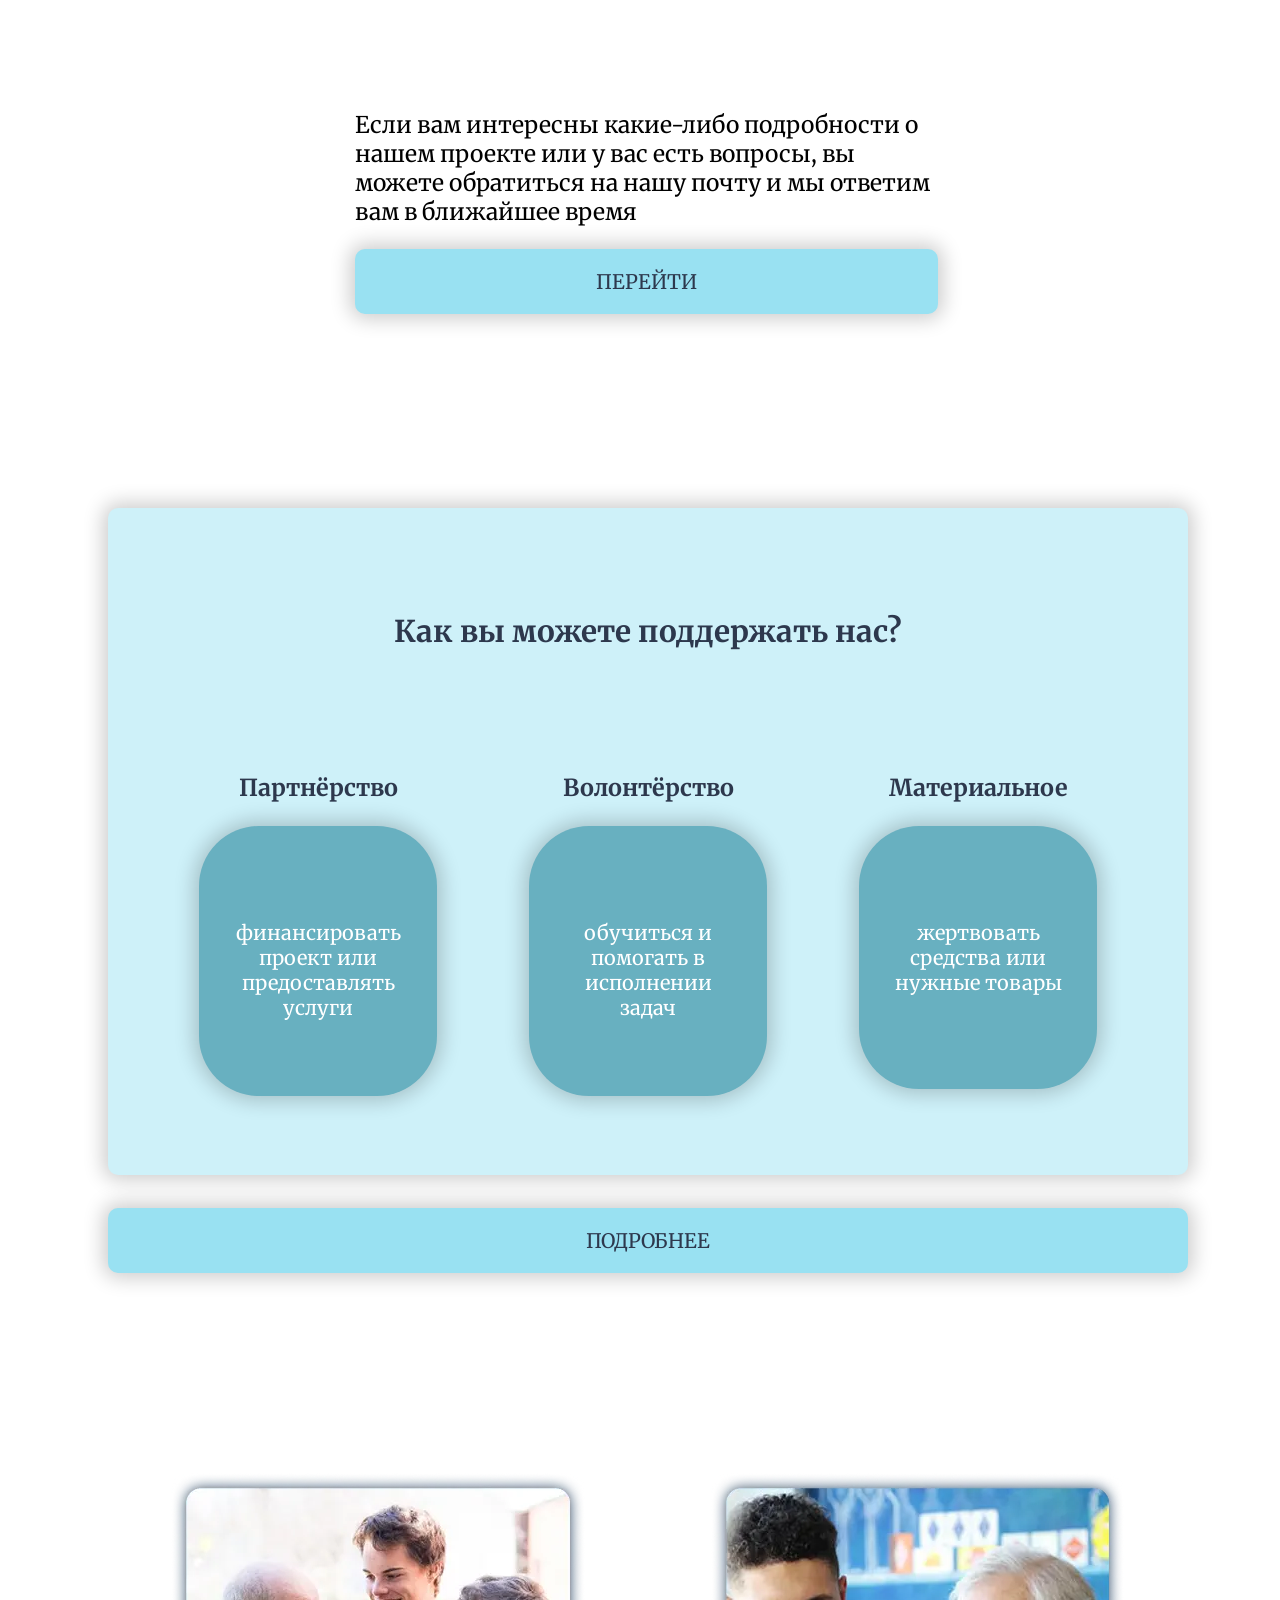
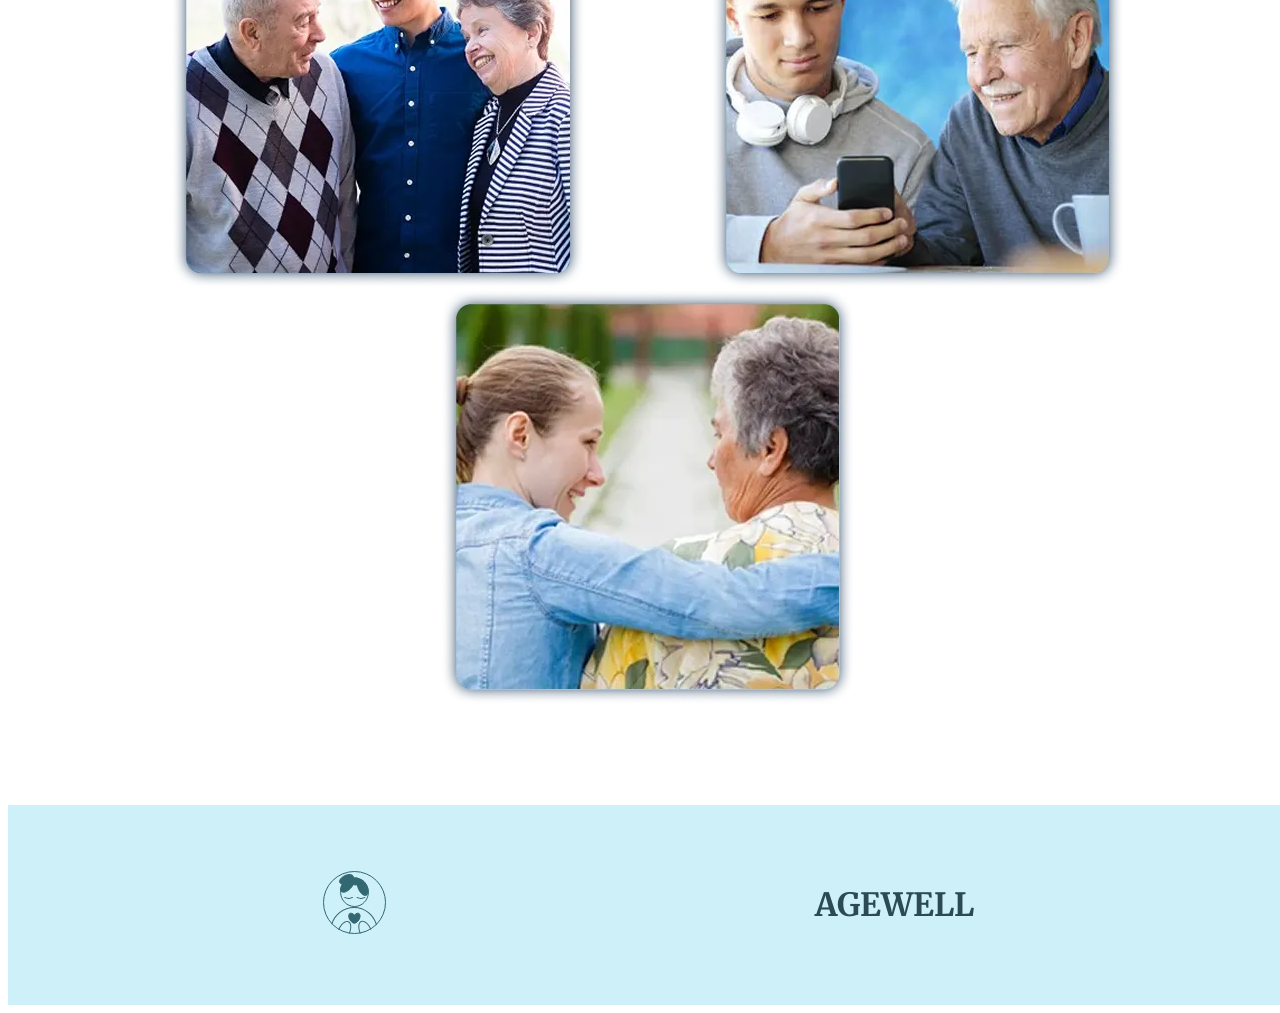
==== commit d181238c: "Финальное" ====
--- a/index.html
+++ b/index.html
@@ -16,7 +16,7 @@
     <div class="header__top">
       <img src="images/logo.svg" alt="логотип agewell">
         <nav class="menu">
-          <ul class="menu__list">
+          <ul class="menu__list" id="menu">
             <li class="menu__item">
               <a href="./index.html" class="menu__link">Главная</a>
             </li>
@@ -24,13 +24,16 @@
               <a href="./about_us.html" class="menu__link">О нас</a>
             </li>
             <li class="menu__item">
-              <a href="#" class="menu__link">Новости</a>
+              <a href="https://t.me/+4CG8GI9V0hs5MDJi" class="menu__link">Новости</a>
             </li> 
-          </ul> 
+          </ul>
+          <button class="burger" id="burger">
+            <span></span>
+          </button> 
           <img src="images/header-circle.webp" alt="аккаунт">
         </nav>
     </div>
-    <div class="container text">
+    <div class="container goal text">
       <!-- тут пишется наше название -->
       <h1 class="header__title">
         AGEWELL
@@ -40,7 +43,7 @@
         Agewell  это сайт, созданный для того, чтобы облегчить жизнь пожилым людям. Мы хотим, чтобыони чувствовали заботу и любовь, а также мы хотим сделать этот мир чуточку лучше
       </p>
       <!--кнопочка для ссылки на почту тип-->
-      <a href="#" class="header__btn">
+      <a href="mailto:agewell007@gmail.com" class="header__btn">
         Оставить заявку на просьбу
       </a>
     </div>
@@ -154,9 +157,9 @@
         <p class="feedback-description">
           Если вам интересны какие-либо подробности о нашем проекте или у вас есть вопросы, вы можете обратиться на нашу почту и мы ответим вам в ближайшее время
         </p>
-        <button class="feedback-button">
+        <a href="mailto:agewell007@gmail.com" class="feedback-button">
           ПЕРЕЙТИ
-        </button>
+        </a>
       </div>
     </div>
   </section>
@@ -200,9 +203,9 @@
         </div>
       </div>
     </div>
-    <button class="support-us_more-button">
-      ПОДРОБНЕЕ
-    </button>
+    <a href="mailto:agewell007@gmail.com" class="support-us_more-button">
+        ПОДРОБНЕЕ
+    </a>
     
   </section>
 
@@ -217,41 +220,8 @@
     <a href="./index.html" class="footer__logo">
       <img src="images/logo.svg" alt="">
     </a>
-    <div class="container">
-      <div class="footer-inner">
-          <ul class="footer__nav">
-            <li class="footer__nav-item main-item">
-              <a class="footer__nav-link" href="#">Обратная связь</a>
-            </li>
-            <li class="footer__nav-item">
-              <a class="footer__nav-link" href="#">Задать вопрос</a>
-            </li>
-            <li class="footer__nav-item">
-              <a class="footer__nav-link" href="#">Оставить отзыв</a>
-            </li>
-          </ul>
-          <ul class="footer__nav">
-            <li class="footer__nav-item main-item">
-              <a class="footer__nav-link" href="#">Поддержать проект</a>
-            </li>
-            <li class="footer__nav-item">
-              <a class="footer__nav-link" href="#">Поддержать команду</a>
-            </li>
-            <li class="footer__nav-item">
-              <a class="footer__nav-link" href="#">Стать спонсором</a>
-            </li>
-          </ul>
-          <ul class="footer__nav">
-            <li class="footer__nav-item main-item">
-              <a class="footer__nav-link" href="#">Адрес и телефоны</a>
-            </li>
-            <li class="footer__nav-item">
-              <a class="footer__nav-link" href="#">Электронная почта</a>
-            </li>
-            <li class="footer__nav-item">
-              <a class="footer__nav-link" href="#">Социальные сети</a>
-            </li>
-          </ul>
+    <h1 class="footer_name">AGEWELL</h1>
   </footer>
+  <script src="js/main.js"></script>
 </body>
 </html>
--- a/style.css
+++ b/style.css
@@ -21,7 +21,7 @@
     max-width: 100%;
     min-height: 100%;
 }
-html, body { width: 100%; max-width: 100%; overflow-x: hidden; } 
+html, body { width: 100%; max-width: 100%; overflow-x: none; overflow-y: none; } 
 
 ul, ol {
     list-style: none;
@@ -36,16 +36,14 @@
 
 
 .header {
-    background-image: url(/images/banner.webp);
+    background-image: url(./images/banner.webp);
     height: 100vh;
     background-repeat: no-repeat;
     background-position: center;
     background-size: cover;
-    padding: 0 40px;
 }
 
 .container {
-    max-width: 1195px 0;
     padding: 0px 200px;
 }
 
@@ -59,16 +57,13 @@
     display: flex;
     align-items: center;
     justify-content: space-between;
-}
-
-
-
-
+    width: 100vw;
+}
 
 .menu {
     display: flex;
     align-items: center;
-    
+    padding-right: 30px;
 }
 .menu__list {
     display: flex;
@@ -79,6 +74,42 @@
 .menu__item {
     font-weight: 700;
 }
+.burger {
+    display: none;
+    width: 50px;
+    height: 24px;
+    position: relative;
+    background: transparent;
+    border: none;
+    cursor: pointer;
+    margin-right: 20px;
+}
+
+.burger span,
+.burger::before,
+.burger::after {
+    content: "";
+    position: absolute;
+    left: 0;
+    width: 100%;
+    height: 3px;
+    background: #333;
+    border-radius: 3px;
+}
+
+.burger::before {
+    top: 0;
+}
+
+.burger span {
+    top: 50%;
+    transform: translateY(-50%);
+}
+
+.burger::after {
+    bottom: 0;
+}
+
 
 
 
@@ -111,6 +142,12 @@
 
 .main {
 }
+
+.goal {
+    padding: 0 200px;
+}
+
+
 .people-cards {
     max-width: 1195px 0;
     padding: 151px 200px;
@@ -212,7 +249,6 @@
     border-radius: 10px;
     box-shadow: 0 0 20px 5px rgba(0, 0, 0, 0.2);
     min-width: 100%;
-    min-height: 634px;
     padding: 79px 45px;
 }
 .support-us_title {
@@ -223,7 +259,6 @@
     justify-content: space-around;
     min-width: 100%;
     flex-wrap: wrap;
-    margin-bottom: 80px;
 }
 .support-us_descriptions {
     display: flex;
@@ -241,9 +276,8 @@
     background-color: #68B0C0;
     border-radius: 60px;
     box-shadow: 0 0 20px 5px rgba(0, 0, 0, 0.2);
-    min-width: 300px;
+    max-width: 300px;
     max-height: 270px;
-    margin-top: 33px;
 }
 .support-us_definition {
     max-width: 238px;
@@ -255,6 +289,7 @@
     font-size: 20px;
     color: #2D384D;
     background-color: #99E1F2;
+    text-align: center;
     padding: 20px 0px;
     border-radius: 10px;
     box-shadow: 0 0 20px 5px rgba(0, 0, 0, 0.2);
@@ -282,9 +317,12 @@
 .footer {
     background-color: #CEF1F9;
     display: flex;
-    justify-content: space-between;
+    justify-content: space-around;
     align-items: center;
     height: 150px;
+}
+.footer_name {
+    color: #2B4A52;
 }
 
 .footer-inner {
@@ -293,34 +331,144 @@
     gap: 160px;
 }
 
-.footer__logo {
-}
-
-.footer__nav {
-}
 
 .footer__nav-item {
     padding: 8px 0;
 }
 
 
-
-
-/* @media (max-width: 1600px) {
+@media (max-width: 1600px) {
+    .container {
+        padding: 100px 100px;
+    }
     #feedback-image {
         display: none;
     }
     .feedback-column {
         padding-top: 85px;
-        padding-left: 0px;
-    }
-    .feedback-row{
+        padding-left: 0;
+    }
+    .feedback-row {
         max-height: 300px;
     }
 }
-
-@media (max-width: 900px) {
+@media (max-width: 1125px) {
+    .support-us_container{
+        font-size: 15px;
+    }
+    .support-us_text-container{
+        font-size: 15px;
+    }
+    .container {
+    padding: 80px 60px;
+    }
+}
+@media (max-width: 980px) {
+    .container {
+    padding: 50px 30px  ;
+    }
+    .support-us_title {
+        margin-bottom: 30px;
+    }
+    .feedback-column {
+        padding-top: 50px;
+        padding-left: 0;
+    }
+}
+@media (max-width: 680px) {
+    .feedback-column {
+        padding-top: 20px;
+        padding-left: 0;
+    }
+    .feedback-description {
+        font-size: 19px;
+    }
+    .feedback-button {
+        padding: 20px 200px;
+    }
+}
+
+
+@media (max-width: 600px) {
+    .burger {
+    display: block;
+    }
+
+    .menu__list {
+    display: none;
+    position: absolute;
+    top: 40px;
+    right: 0;
+
+    flex-direction: column;
+    gap: 15px;
+
+    padding: 15px;
+    background: #fff;
+    border-radius: 10px;
+    box-shadow: 0 5px 15px rgba(0,0,0,.15);
+    z-index: 100;
+    }
+
+    .menu__list.active {
+    display: flex;
+    }
+
     .header__title {
-        font-size: 90px;
-    }
-} */+        font-size: 80px;
+    }
+    .header__text {
+        font-size: 18px;
+        padding: 15px 0;
+    }
+
+    .header__btn {
+        font-size: 18px;
+        padding: 18px 30px;
+    }
+
+    .feedback-description {
+        font-size: 16px;
+    }
+
+    .feedback-column {
+        padding-top: 0;
+    }
+
+    .feedback-button {
+        padding: 15px 150px;
+    }
+
+}
+@media (max-width: 445px) {
+    .container {
+    padding: 50px 30px  ;
+    }
+    .support-us_title {
+        margin-bottom: 30px;
+    }
+    .header__title {
+        font-size: 70px;
+    }
+    .header__text {
+        font-size: 16px;
+        padding: 15px 0;
+    }
+    .feedback-button {
+        padding: 15px 120px;
+    }
+
+}
+@media (max-width: 400px) {
+    .header__title {
+        font-size: 60px;
+    }
+    .header__text {
+        font-size: 15px;
+        padding: 15px 0;
+    }
+    .header__btn {
+        font-size: 16px;
+        padding: 15px 25px;
+    }
+}
